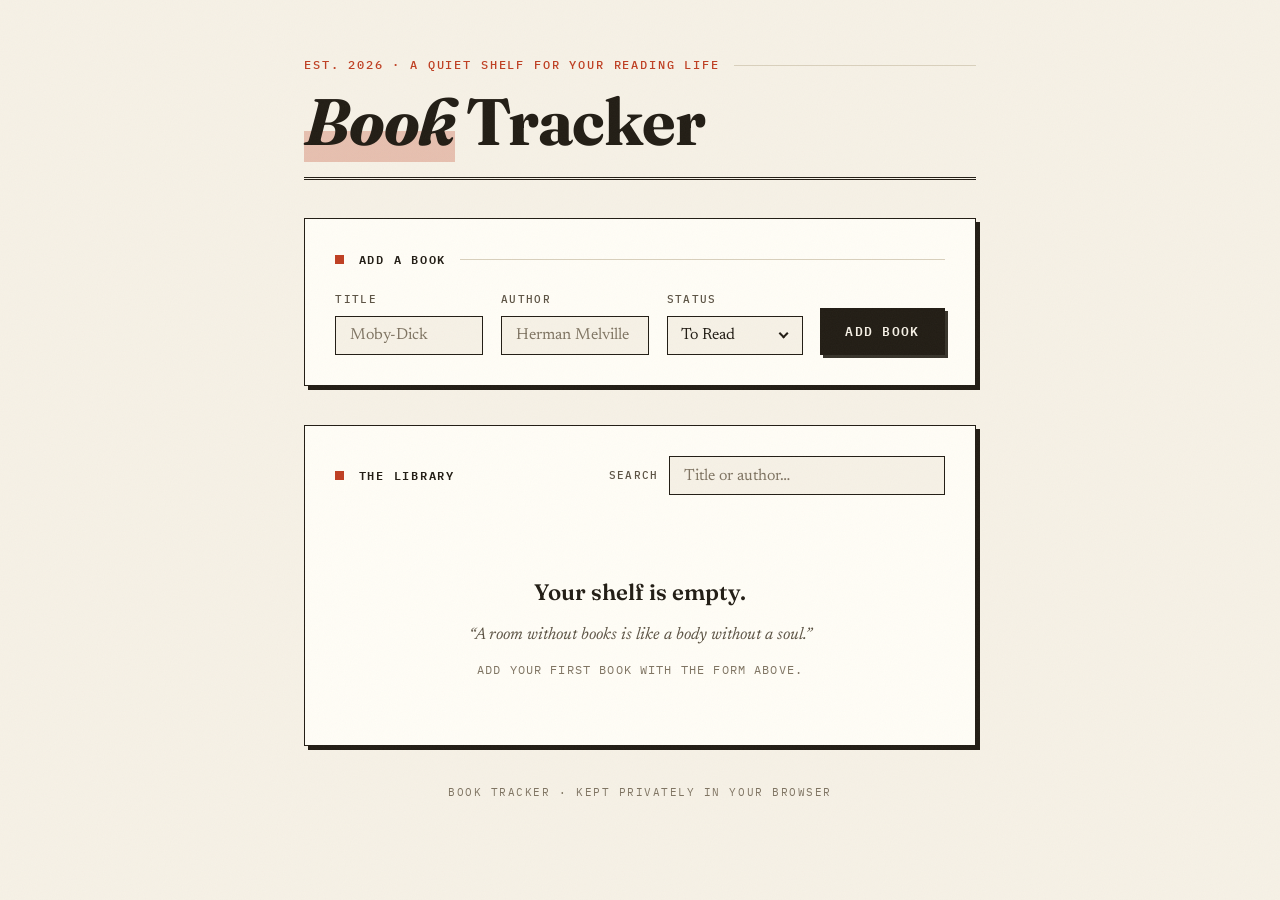
==== index.html @ 69b0d9cc "Add Book Tracker" ====
<!DOCTYPE html>
<html lang="en">
<head>
  <meta charset="UTF-8">
  <meta name="viewport" content="width=device-width, initial-scale=1.0">
  <title>Book Tracker</title>
  <link rel="icon" href="data:image/svg+xml,%3Csvg xmlns='http://www.w3.org/2000/svg' viewBox='0 0 32 32'%3E%3Crect width='32' height='32' fill='%23f6f1e6'/%3E%3Crect x='6' y='5' width='20' height='22' fill='none' stroke='%23221d15' stroke-width='2.5'/%3E%3Cline x1='16' y1='5' x2='16' y2='27' stroke='%23221d15' stroke-width='2.5'/%3E%3C/svg%3E">
  <link rel="preconnect" href="https://fonts.googleapis.com">
  <link rel="preconnect" href="https://fonts.gstatic.com" crossorigin>
  <link href="https://fonts.googleapis.com/css2?family=Fraunces:ital,opsz,wght@0,9..144,400..800;1,9..144,400..800&family=IBM+Plex+Mono:wght@400;500;600&family=Newsreader:ital,opsz,wght@0,6..72,400..600;1,6..72,400..600&display=swap" rel="stylesheet">
  <link rel="stylesheet" href="style.css">
</head>
<body>
  <div class="page">

    <header class="masthead">
      <p class="kicker">Est. 2026 &middot; A quiet shelf for your reading life</p>
      <h1 class="masthead__title"><em>Book</em>&nbsp;Tracker</h1>
    </header>

    <main>

      <section class="panel" aria-labelledby="add-heading">
        <h2 class="panel__label" id="add-heading">Add a Book</h2>
        <form class="book-form" id="add-book-form" novalidate>
          <div class="field">
            <label for="book-title">Title</label>
            <input type="text" id="book-title" name="title" placeholder="Moby-Dick" autocomplete="off" aria-describedby="title-error">
            <p class="field-error" id="title-error" role="alert" hidden></p>
          </div>
          <div class="field">
            <label for="book-author">Author</label>
            <input type="text" id="book-author" name="author" placeholder="Herman Melville" autocomplete="off" aria-describedby="author-error">
            <p class="field-error" id="author-error" role="alert" hidden></p>
          </div>
          <div class="field">
            <label for="book-status">Status</label>
            <div class="select-frame">
              <select id="book-status" name="status">
                <option value="To Read" selected>To Read</option>
                <option value="Reading">Reading</option>
                <option value="Finished">Finished</option>
              </select>
            </div>
          </div>
          <button type="submit" class="btn">Add Book</button>
        </form>
      </section>

      <section class="panel" aria-labelledby="library-heading">
        <div class="library__bar">
          <h2 class="panel__label" id="library-heading">The Library</h2>
          <div class="search">
            <label for="search-input">Search</label>
            <input type="search" id="search-input" placeholder="Title or author&hellip;" autocomplete="off">
            <button type="button" class="search__clear" id="search-clear" hidden>Clear</button>
          </div>
        </div>
        <p class="stats" id="stats" aria-live="polite"></p>
        <ul class="book-list" id="book-list">
          <li class="empty-state">
            <p class="empty-state__line">Your shelf is empty.</p>
            <p class="empty-state__quote">&ldquo;A room without books is like a body without a soul.&rdquo;</p>
            <p class="empty-state__hint">Add your first book with the form above.</p>
          </li>
        </ul>
      </section>

    </main>

    <footer class="colophon">
      <p id="storage-warning" class="storage-warning" role="status" hidden></p>
      <p>Book Tracker &middot; kept privately in your browser</p>
    </footer>

  </div>

  <script src="app.js" defer></script>
</body>
</html>
---- style.css ----
/* Book Tracker — "The Reading Journal"
   Editorial paper aesthetic: ink type on warm paper, one vermilion accent,
   hairline rules, hard offset shadows, faint paper grain. */

:root {
  --paper: #f6f1e6;
  --card: #fffdf6;
  --ink: #221d15;
  --ink-soft: #5c5344;
  --ink-faint: #7f7462;
  --hairline: #d9d0bc;
  --vermilion: #bf3f22;

  --status-toread: #355070;
  --status-reading: #a15c00;
  --status-finished: #2f6b3a;

  --font-display: "Fraunces", Georgia, "Times New Roman", serif;
  --font-body: "Newsreader", Georgia, serif;
  --font-mono: "IBM Plex Mono", "Courier New", monospace;

  --shadow-panel: 4px 4px 0 var(--ink);
  --shadow-btn: 3px 3px 0 rgba(34, 29, 21, 0.9);
}

*,
*::before,
*::after {
  box-sizing: border-box;
}

body {
  margin: 0;
  font-family: var(--font-body);
  font-size: 1.0625rem;
  line-height: 1.6;
  color: var(--ink);
  background-color: var(--paper);
  -webkit-font-smoothing: antialiased;
  text-rendering: optimizeLegibility;
}

/* Faint paper grain over everything (pure CSS, no asset files). */
body::after {
  content: "";
  position: fixed;
  inset: 0;
  z-index: 2000;
  pointer-events: none;
  opacity: 0.05;
  background-image: url('data:image/svg+xml;utf8,<svg xmlns="http://www.w3.org/2000/svg" width="180" height="180"><filter id="n"><feTurbulence type="fractalNoise" baseFrequency="0.85" numOctaves="2" stitchTiles="stitch"/></filter><rect width="180" height="180" filter="url(%23n)" opacity="0.7"/></svg>');
}

::selection {
  background: var(--vermilion);
  color: var(--paper);
}

/* ---------- Page frame ---------- */

.page {
  max-width: 46rem;
  margin: 0 auto;
  padding: clamp(1.75rem, 5vw, 3.5rem) clamp(1rem, 4vw, 2rem) 3rem;
}

/* ---------- Masthead ---------- */

.masthead {
  border-bottom: 3px double var(--ink);
  padding-bottom: 1.4rem;
  margin-bottom: 2.4rem;
}

.kicker {
  display: flex;
  align-items: center;
  gap: 0.9rem;
  margin: 0 0 1rem;
  font-family: var(--font-mono);
  font-size: 0.72rem;
  font-weight: 500;
  text-transform: uppercase;
  letter-spacing: 0.16em;
  color: var(--vermilion);
}

.kicker::after {
  content: "";
  flex: 1;
  height: 1px;
  background: var(--hairline);
}

.masthead__title {
  margin: 0;
  font-family: var(--font-display);
  font-weight: 700;
  font-size: clamp(2.7rem, 8vw, 4.1rem);
  line-height: 0.98;
  letter-spacing: -0.015em;
}

/* Editor's highlighter behind "Book" */
.masthead__title em {
  font-style: italic;
  background: linear-gradient(transparent 62%, rgba(191, 63, 34, 0.28) 0);
}

/* ---------- Panels ---------- */

.panel {
  background: var(--card);
  border: 1px solid var(--ink);
  box-shadow: var(--shadow-panel);
  padding: clamp(1.25rem, 3vw, 1.9rem);
  margin-bottom: 2.4rem;
}

.panel__label {
  display: flex;
  align-items: center;
  gap: 0.9rem;
  margin: 0 0 1.35rem;
  font-family: var(--font-mono);
  font-size: 0.78rem;
  font-weight: 600;
  text-transform: uppercase;
  letter-spacing: 0.14em;
}

.panel__label::before {
  content: "";
  width: 0.55rem;
  height: 0.55rem;
  background: var(--vermilion);
  flex: none;
}

.panel__label::after {
  content: "";
  flex: 1;
  height: 1px;
  background: var(--hairline);
}

/* ---------- Add-book form ---------- */

.book-form {
  display: grid;
  grid-template-columns: 1fr 1fr minmax(8.5rem, auto) auto;
  gap: 1rem 1.1rem;
  align-items: end;
}

.field {
  display: flex;
  flex-direction: column;
  gap: 0.4rem;
  min-width: 0;
}

.field label {
  font-family: var(--font-mono);
  font-size: 0.7rem;
  font-weight: 500;
  text-transform: uppercase;
  letter-spacing: 0.12em;
  color: var(--ink-soft);
}

input[type="text"],
input[type="search"],
select {
  width: 100%;
  font-family: var(--font-body);
  font-size: 1rem;
  color: var(--ink);
  background: var(--paper);
  border: 1px solid var(--ink);
  border-radius: 0;
  padding: 0.66rem 0.85rem;
}

input::placeholder {
  color: var(--ink-faint);
  opacity: 1;
}

.select-frame {
  position: relative;
}

.select-frame::after {
  content: "";
  position: absolute;
  right: 0.95rem;
  top: 50%;
  width: 0.45rem;
  height: 0.45rem;
  border-right: 2px solid var(--ink);
  border-bottom: 2px solid var(--ink);
  transform: translateY(-70%) rotate(45deg);
  pointer-events: none;
}

select {
  appearance: none;
  -webkit-appearance: none;
  padding-right: 2.2rem;
  cursor: pointer;
}

.btn {
  font-family: var(--font-mono);
  font-size: 0.8rem;
  font-weight: 600;
  text-transform: uppercase;
  letter-spacing: 0.1em;
  color: var(--paper);
  background: var(--ink);
  border: 1px solid var(--ink);
  border-radius: 0;
  padding: 0.72rem 1.5rem;
  cursor: pointer;
  box-shadow: var(--shadow-btn);
  transition: transform 0.15s ease, box-shadow 0.15s ease,
    background-color 0.15s ease, border-color 0.15s ease;
}

.btn:hover {
  background: var(--vermilion);
  border-color: var(--vermilion);
  transform: translate(-1px, -1px);
  box-shadow: 5px 5px 0 rgba(34, 29, 21, 0.25);
}

.btn:active {
  transform: translate(1px, 1px);
  box-shadow: 1px 1px 0 rgba(34, 29, 21, 0.25);
}

.form-error {
  grid-column: 1 / -1;
  margin: 0;
  font-size: 0.95rem;
  font-weight: 600;
  color: var(--vermilion);
}

.form-error[hidden] {
  display: none;
}

.field-error {
  margin: 0;
  font-size: 0.85rem;
  font-weight: 600;
  color: var(--vermilion);
}

.field-error[hidden] {
  display: none;
}

/* ---------- Library bar + search ---------- */

.library__bar {
  display: flex;
  flex-wrap: wrap;
  align-items: center;
  justify-content: space-between;
  gap: 1rem;
  margin-bottom: 1.1rem;
}

.library__bar .panel__label {
  margin-bottom: 0;
}

.search {
  display: flex;
  align-items: center;
  gap: 0.65rem;
  flex: 1 1 15rem;
  max-width: 21rem;
  min-width: 0;
}

.search label {
  font-family: var(--font-mono);
  font-size: 0.7rem;
  font-weight: 500;
  text-transform: uppercase;
  letter-spacing: 0.12em;
  color: var(--ink-soft);
  white-space: nowrap;
}

.search__clear {
  font-family: var(--font-mono);
  font-size: 0.7rem;
  font-weight: 600;
  text-transform: uppercase;
  letter-spacing: 0.08em;
  color: var(--vermilion);
  background: none;
  border: 1px solid transparent;
  border-radius: 0;
  padding: 0.35rem 0.5rem;
  cursor: pointer;
  white-space: nowrap;
}

.search__clear:hover {
  border-color: var(--vermilion);
}

.search__clear[hidden] {
  display: none;
}

/* Stats bar: total + per-status counts, announced politely. */
.stats {
  display: flex;
  flex-wrap: wrap;
  gap: 0.35rem 1rem;
  margin: 0 0 1.1rem;
  font-family: var(--font-mono);
  font-size: 0.72rem;
  text-transform: uppercase;
  letter-spacing: 0.08em;
  color: var(--ink-soft);
}

.stats__item {
  display: inline-flex;
  align-items: center;
  gap: 0.45rem;
}

.stats__dot {
  width: 0.5rem;
  height: 0.5rem;
  flex: none;
}

.stats__dot--toread { background: var(--status-toread); }
.stats__dot--reading { background: var(--status-reading); }
.stats__dot--finished { background: var(--status-finished); }

/* ---------- Book list (entries are rendered by app.js) ---------- */

.book-list {
  list-style: none;
  margin: 0;
  padding: 0;
}

.book {
  display: grid;
  grid-template-columns: 2.6rem minmax(0, 1fr) auto;
  gap: 0.5rem 1rem;
  align-items: center;
  padding: 1.05rem 0.3rem;
  border-top: 1px solid var(--hairline);
}

.book-list > li:first-child {
  border-top: 0;
}

.book__no {
  font-family: var(--font-mono);
  font-size: 0.78rem;
  font-variant-numeric: tabular-nums;
  color: var(--ink-faint);
}

.book__body {
  min-width: 0;
}

.book__title {
  margin: 0 0 0.15rem;
  font-family: var(--font-display);
  font-weight: 600;
  font-size: 1.3rem;
  line-height: 1.2;
  overflow-wrap: break-word;
}

.book__author {
  margin: 0;
  font-size: 0.98rem;
  font-style: italic;
  color: var(--ink-soft);
  overflow-wrap: break-word;
}

.book__controls {
  display: flex;
  align-items: center;
  gap: 0.7rem;
}

/* Status select doubles as a status chip; colour comes from the
   data-status attribute app.js puts on each entry. */
.book__status {
  width: auto;
  min-width: 9.5rem;
  font-family: var(--font-mono);
  font-size: 0.72rem;
  font-weight: 500;
  text-transform: uppercase;
  letter-spacing: 0.08em;
  padding: 0.45rem 2rem 0.45rem 0.8rem;
  background-color: var(--card);
  border: 1px solid var(--ink);
}

.book[data-status="To Read"] .book__status {
  border-color: var(--status-toread);
  color: var(--status-toread);
}

.book[data-status="Reading"] .book__status {
  border-color: var(--status-reading);
  color: var(--status-reading);
}

.book[data-status="Finished"] .book__status {
  border-color: var(--status-finished);
  color: var(--status-finished);
}

.book__delete {
  font-family: var(--font-mono);
  font-size: 0.72rem;
  font-weight: 600;
  text-transform: uppercase;
  letter-spacing: 0.08em;
  color: var(--vermilion);
  background: none;
  border: none;
  border-radius: 0;
  padding: 0.4rem 0.5rem;
  cursor: pointer;
}

.book__delete:hover {
  text-decoration: underline;
  text-decoration-thickness: 2px;
  text-underline-offset: 3px;
  background: rgba(191, 63, 34, 0.08);
}

/* ---------- Empty / no-results states ---------- */

.empty-state {
  text-align: center;
  padding: 2.8rem 1rem 2.2rem;
  color: var(--ink-soft);
}

.empty-state__line {
  margin: 0 0 0.7rem;
  font-family: var(--font-display);
  font-weight: 600;
  font-size: 1.4rem;
  color: var(--ink);
}

.empty-state__quote {
  margin: 0 0 0.7rem;
  font-style: italic;
}

.empty-state__hint {
  margin: 0;
  font-family: var(--font-mono);
  font-size: 0.72rem;
  text-transform: uppercase;
  letter-spacing: 0.1em;
  color: var(--ink-faint);
}

/* ---------- Colophon ---------- */

.storage-warning {
  margin: 0 0 0.6rem;
  font-family: var(--font-mono);
  font-size: 0.68rem;
  text-transform: uppercase;
  letter-spacing: 0.1em;
  color: var(--vermilion);
}

.storage-warning[hidden] {
  display: none;
}

.colophon {
  text-align: center;
}

.colophon p {
  margin: 0;
  font-family: var(--font-mono);
  font-size: 0.68rem;
  text-transform: uppercase;
  letter-spacing: 0.14em;
  color: var(--ink-faint);
}

/* ---------- Focus + motion ---------- */

input:focus-visible,
select:focus-visible,
.btn:focus-visible,
.book__delete:focus-visible {
  outline: 2px solid var(--vermilion);
  outline-offset: 2px;
}

@media (prefers-reduced-motion: reduce) {
  *,
  *::before,
  *::after {
    transition-duration: 0.01ms !important;
    animation-duration: 0.01ms !important;
  }
}

/* ---------- Responsive ---------- */

@media (max-width: 40rem) {
  .book-form {
    grid-template-columns: 1fr;
  }

  .btn {
    width: 100%;
  }

  .book {
    grid-template-columns: 2.2rem minmax(0, 1fr);
  }

  .book__controls {
    grid-column: 2;
    margin-top: 0.6rem;
    flex-wrap: wrap;
  }

  .search {
    max-width: none;
  }
}

@media (max-width: 30rem) {
  .book__status {
    min-width: 0;
    flex: 1;
  }
}
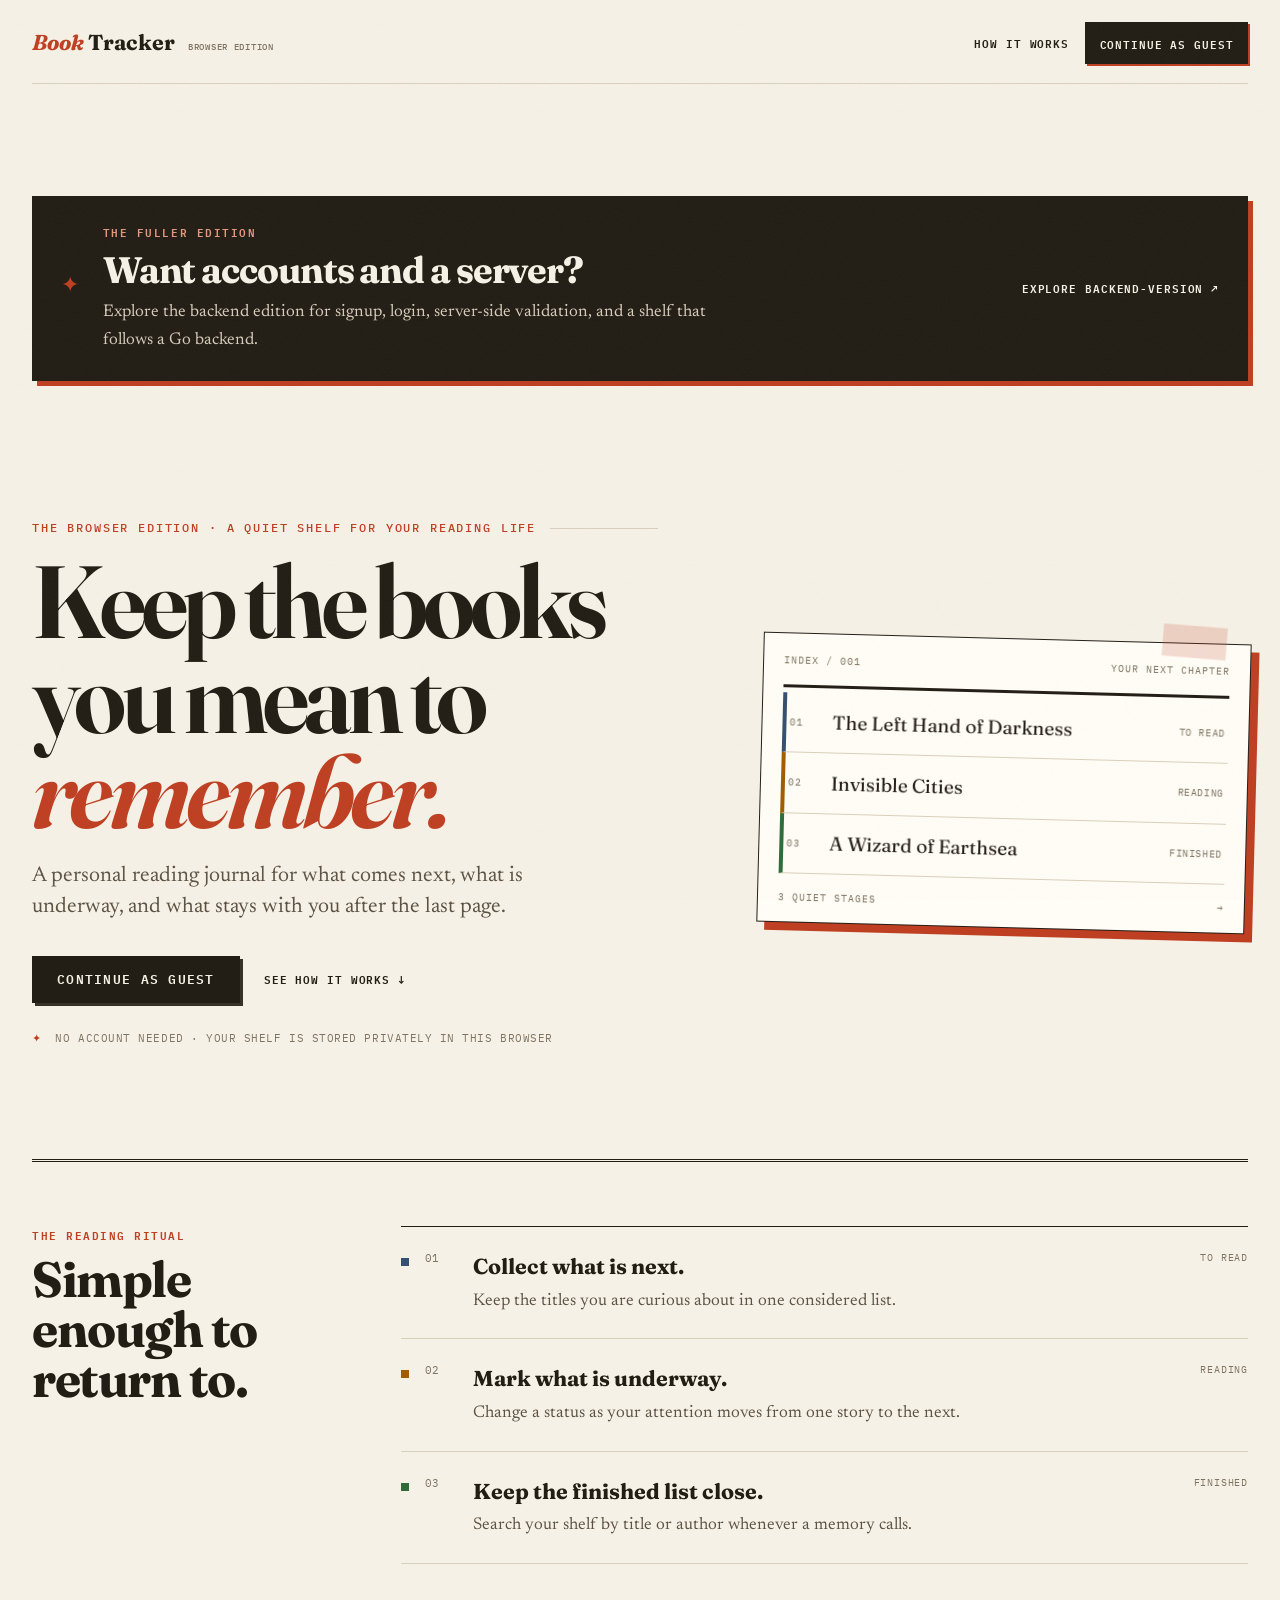
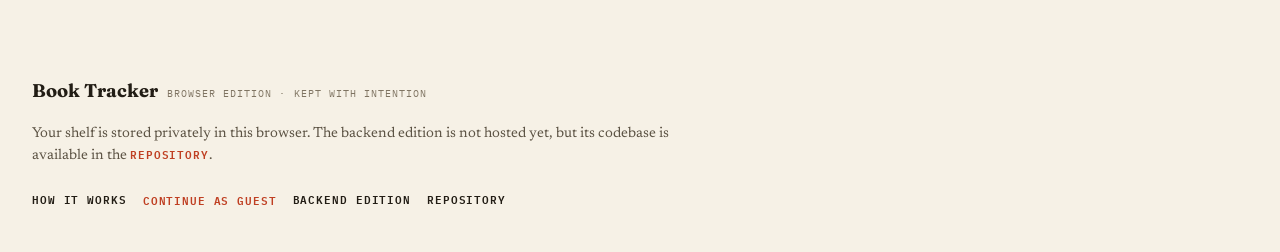
==== commit cb5217a2: "feat: added some docs and also add a backend in golang version too" ====
--- a/index.html
+++ b/index.html
@@ -11,69 +11,161 @@
   <link rel="stylesheet" href="style.css">
 </head>
 <body>
-  <div class="page">
+  
+  <a class="skip-link" href="#main-content">Skip to main content</a>
 
-    <header class="masthead">
-      <p class="kicker">Est. 2026 &middot; A quiet shelf for your reading life</p>
-      <h1 class="masthead__title"><em>Book</em>&nbsp;Tracker</h1>
-    </header>
+  <main id="main-content">
 
-    <main>
+    <!-- Landing page: no account required -->
+    <section class="landing site-shell" id="landing">
+      <header class="site-nav">
+        <a class="brand" href="index.html" aria-label="Book Tracker home"><em>Book</em> Tracker <span>browser edition</span></a>
+        <nav class="site-nav__links" aria-label="Main navigation">
+          <a class="nav-link" href="#how-it-works">How it works</a>
+          <button type="button" class="nav-cta" data-guest-enter>Continue as guest</button>
+        </nav>
+      </header>
 
-      <section class="panel" aria-labelledby="add-heading">
-        <h2 class="panel__label" id="add-heading">Add a Book</h2>
-        <form class="book-form" id="add-book-form" novalidate>
-          <div class="field">
-            <label for="book-title">Title</label>
-            <input type="text" id="book-title" name="title" placeholder="Moby-Dick" autocomplete="off" aria-describedby="title-error">
-            <p class="field-error" id="title-error" role="alert" hidden></p>
+      <section class="landing-hero" aria-labelledby="hero-heading">
+              <section class="landing-note" aria-label="Backend edition available">
+        <span class="landing-note__mark" aria-hidden="true">&#10022;</span>
+        <div>
+          <p class="section-heading__eyebrow">The fuller edition</p>
+          <h2>Want accounts and a server?</h2>
+          <p>Explore the backend edition for signup, login, server-side validation, and a shelf that follows a Go backend.</p>
+        </div>
+        <a class="text-link" href="https://github.com/Aswanidev-vs/book-tracker/backend-version/">Explore backend-version <span aria-hidden="true">&#8599;</span></a>
+      </section>
+        <div class="landing-hero__copy">
+          <p class="kicker">The browser edition &middot; A quiet shelf for your reading life</p>
+          <h1 id="hero-heading">Keep the books you mean to <em>remember.</em></h1>
+          <p class="landing-hero__lede">A personal reading journal for what comes next, what is underway, and what stays with you after the last page.</p>
+          <div class="hero-actions">
+            <button type="button" class="btn btn--link" data-guest-enter>Continue as guest</button>
+            <a class="text-link" href="#how-it-works">See how it works <span aria-hidden="true">&#8595;</span></a>
           </div>
-          <div class="field">
-            <label for="book-author">Author</label>
-            <input type="text" id="book-author" name="author" placeholder="Herman Melville" autocomplete="off" aria-describedby="author-error">
-            <p class="field-error" id="author-error" role="alert" hidden></p>
-          </div>
-          <div class="field">
-            <label for="book-status">Status</label>
-            <div class="select-frame">
-              <select id="book-status" name="status">
-                <option value="To Read" selected>To Read</option>
-                <option value="Reading">Reading</option>
-                <option value="Finished">Finished</option>
-              </select>
+          <p class="hero-note"><span aria-hidden="true">&#10022;</span> No account needed &middot; your shelf is stored privately in this browser</p>
+        </div>
+
+        <div class="shelf-preview" aria-label="A sample reading shelf">
+          <div class="shelf-preview__top"><span>INDEX / 001</span><span>YOUR NEXT CHAPTER</span></div>
+          <div class="shelf-preview__rule"></div>
+          <div class="shelf-row shelf-row--toread"><span class="shelf-row__number">01</span><span class="shelf-row__title">The Left Hand of Darkness</span><span class="shelf-row__status">To read</span></div>
+          <div class="shelf-row shelf-row--reading"><span class="shelf-row__number">02</span><span class="shelf-row__title">Invisible Cities</span><span class="shelf-row__status">Reading</span></div>
+          <div class="shelf-row shelf-row--finished"><span class="shelf-row__number">03</span><span class="shelf-row__title">A Wizard of Earthsea</span><span class="shelf-row__status">Finished</span></div>
+          <div class="shelf-preview__foot"><span>3 quiet stages</span><span>&rarr;</span></div>
+        </div>
+      </section>
+
+      <section class="ritual-section" id="how-it-works" aria-labelledby="ritual-heading">
+        <div class="section-heading">
+          <p class="section-heading__eyebrow">The reading ritual</p>
+          <h2 id="ritual-heading">Simple enough to return to.</h2>
+        </div>
+        
+        <div class="ritual-list">
+          <article class="ritual-row"><span class="ritual-row__marker ritual-row__marker--blue" aria-hidden="true"></span><span class="ritual-row__number">01</span><div><h3>Collect what is next.</h3><p>Keep the titles you are curious about in one considered list.</p></div><span class="ritual-row__aside">TO READ</span></article>
+          <article class="ritual-row"><span class="ritual-row__marker ritual-row__marker--ochre" aria-hidden="true"></span><span class="ritual-row__number">02</span><div><h3>Mark what is underway.</h3><p>Change a status as your attention moves from one story to the next.</p></div><span class="ritual-row__aside">READING</span></article>
+          <article class="ritual-row"><span class="ritual-row__marker ritual-row__marker--green" aria-hidden="true"></span><span class="ritual-row__number">03</span><div><h3>Keep the finished list close.</h3><p>Search your shelf by title or author whenever a memory calls.</p></div><span class="ritual-row__aside">FINISHED</span></article>
+        </div>
+      </section>
+
+
+
+      <footer class="site-footer">
+        <div class="site-footer__brand">
+          <strong>Book Tracker</strong>
+          <span>Browser edition &middot; kept with intention</span>
+        </div>
+        <p class="site-footer__note">
+          Your shelf is stored privately in this browser. The backend edition is not hosted yet,
+          but its codebase is available in the
+          <a href="https://github.com/Aswanidev-vs/book-tracker" target="_blank" rel="noopener noreferrer">repository</a>.
+        </p>
+        <nav class="site-footer__links" aria-label="Footer navigation">
+          <a class="text-link" href="#how-it-works">How it works</a>
+          <button type="button" class="nav-button" data-guest-enter>Continue as guest</button>
+          <a class="text-link" href="backend-version/">Backend edition</a>
+          <a class="text-link" href="https://github.com/Aswanidev-vs/book-tracker" target="_blank" rel="noopener noreferrer">Repository</a>
+        </nav>
+      </footer>
+    </section>
+
+    <!-- Existing Book Tracker: hidden until guest entry -->
+    <div class="page" id="tracker" hidden>
+
+      <header class="masthead">
+        <p class="kicker">Est. 2026 &middot; A quiet shelf for your reading life</p>
+        <h1 class="masthead__title"><em>Book</em>&nbsp;Tracker</h1>
+      </header>
+
+      <aside class="backend-upgrade-note" aria-label="Backend edition available">
+        <div><strong>Want the fuller edition? check out the codebase in the repository.currently that version isnt hosted yet!</strong><br>Sign up, log in, and keep a personal shelf through the Go backend.</div>
+        <a href="backend-version/">Explore backend-version &rarr;</a>
+      </aside>
+
+      <main>
+
+        <section class="panel" aria-labelledby="add-heading">
+          <h2 class="panel__label" id="add-heading">Add a Book</h2>
+          <form class="book-form" id="add-book-form" novalidate>
+            <div class="field">
+              <label for="book-title">Title</label>
+              <input type="text" id="book-title" name="title" placeholder="Moby-Dick" autocomplete="off" aria-describedby="title-error">
+              <p class="field-error" id="title-error" role="alert" hidden></p>
+            </div>
+            <div class="field">
+              <label for="book-author">Author</label>
+              <input type="text" id="book-author" name="author" placeholder="Herman Melville" autocomplete="off" aria-describedby="author-error">
+              <p class="field-error" id="author-error" role="alert" hidden></p>
+            </div>
+            <div class="field">
+              <label for="book-status">Status</label>
+              <div class="select-frame">
+                <select id="book-status" name="status">
+                  <option value="To Read" selected>To Read</option>
+                  <option value="Reading">Reading</option>
+                  <option value="Finished">Finished</option>
+                </select>
+              </div>
+            </div>
+            <button type="submit" class="btn">Add Book</button>
+          </form>
+        </section>
+
+        <section class="panel" aria-labelledby="library-heading">
+          <div class="library__bar">
+            <h2 class="panel__label" id="library-heading">The Library</h2>
+            <div class="search">
+              <label for="search-input">Search</label>
+              <input type="search" id="search-input" placeholder="Title or author&hellip;" autocomplete="off">
+              <button type="button" class="search__clear" id="search-clear" hidden>Clear</button>
             </div>
           </div>
-          <button type="submit" class="btn">Add Book</button>
-        </form>
-      </section>
+          <p class="stats" id="stats" aria-live="polite"></p>
+          <ul class="book-list" id="book-list">
+            <li class="empty-state">
+              <p class="empty-state__line">Your shelf is empty.</p>
+              <p class="empty-state__quote">&ldquo;A room without books is like a body without a soul.&rdquo;</p>
+              <p class="empty-state__hint">Add your first book with the form above.</p>
+            </li>
+          </ul>
+        </section>
 
-      <section class="panel" aria-labelledby="library-heading">
-        <div class="library__bar">
-          <h2 class="panel__label" id="library-heading">The Library</h2>
-          <div class="search">
-            <label for="search-input">Search</label>
-            <input type="search" id="search-input" placeholder="Title or author&hellip;" autocomplete="off">
-            <button type="button" class="search__clear" id="search-clear" hidden>Clear</button>
-          </div>
-        </div>
-        <p class="stats" id="stats" aria-live="polite"></p>
-        <ul class="book-list" id="book-list">
-          <li class="empty-state">
-            <p class="empty-state__line">Your shelf is empty.</p>
-            <p class="empty-state__quote">&ldquo;A room without books is like a body without a soul.&rdquo;</p>
-            <p class="empty-state__hint">Add your first book with the form above.</p>
-          </li>
-        </ul>
-      </section>
+      </main>
 
-    </main>
+      <footer class="colophon">
+        <p id="storage-warning" class="storage-warning" role="status" hidden></p>
+        <p>
+          Book Tracker &middot; kept privately in your browser
+          &nbsp;&middot;&nbsp;
+          <button type="button" class="nav-button" data-landing-return>Back to landing</button>
+        </p>
+      </footer>
 
-    <footer class="colophon">
-      <p id="storage-warning" class="storage-warning" role="status" hidden></p>
-      <p>Book Tracker &middot; kept privately in your browser</p>
-    </footer>
+    </div>
 
-  </div>
+  </main>
 
   <script src="app.js" defer></script>
 </body>
--- a/style.css
+++ b/style.css
@@ -564,3 +564,447 @@
     flex: 1;
   }
 }
+
+.backend-upgrade-note {
+  display: flex;
+  align-items: center;
+  justify-content: space-between;
+  gap: 1rem;
+  margin: -0.8rem 0 2.2rem;
+  padding: 0.8rem 1rem;
+  color: var(--ink);
+  background: var(--card);
+  border-left: 3px solid var(--vermilion);
+  font-family: var(--font-mono);
+  font-size: 0.72rem;
+  line-height: 1.5;
+}
+
+.backend-upgrade-note strong { color: var(--vermilion); }
+.backend-upgrade-note a { color: var(--vermilion); font-weight: 600; white-space: nowrap; }
+
+@media (max-width: 40rem) {
+  .backend-upgrade-note { align-items: flex-start; flex-direction: column; }
+}
+
+/* ---------- Landing page ---------- */
+
+/* `hidden` must beat class-level display rules (e.g. .landing, .page). */
+[hidden] {
+  display: none !important;
+}
+
+.landing {
+  display: block;
+}
+
+.skip-link {
+  position: absolute;
+  top: 0.5rem;
+  left: 0.75rem;
+  z-index: 2100;
+  padding: 0.5rem 0.75rem;
+  color: var(--paper);
+  background: var(--ink);
+  text-decoration: none;
+  transform: translateY(-150%);
+}
+
+.skip-link:focus {
+  transform: translateY(0);
+}
+
+.site-shell {
+  width: min(100% - 2rem, 76rem);
+  margin: 0 auto;
+  padding: 1.4rem 0 2.4rem;
+}
+
+.site-nav {
+  display: flex;
+  align-items: center;
+  justify-content: space-between;
+  gap: 1.5rem;
+  padding-bottom: 1.15rem;
+  border-bottom: 1px solid var(--hairline);
+}
+
+.brand {
+  color: var(--ink);
+  font-family: var(--font-display);
+  font-size: 1.35rem;
+  font-weight: 700;
+  line-height: 1;
+  text-decoration: none;
+  white-space: nowrap;
+}
+
+.brand em {
+  color: var(--vermilion);
+  font-style: italic;
+}
+
+.brand span {
+  margin-left: 0.55rem;
+  font-family: var(--font-mono);
+  font-size: 0.58rem;
+  font-weight: 500;
+  letter-spacing: 0.08em;
+  text-transform: uppercase;
+  color: var(--ink-faint);
+}
+
+.site-nav__links {
+  display: flex;
+  align-items: center;
+  justify-content: flex-end;
+  gap: 1rem;
+  min-width: 0;
+}
+
+.nav-link,
+.text-link,
+.site-footer a {
+  color: var(--ink);
+  font-family: var(--font-mono);
+  font-size: 0.7rem;
+  font-weight: 600;
+  letter-spacing: 0.08em;
+  text-decoration: none;
+  text-transform: uppercase;
+}
+
+.nav-link:hover,
+.text-link:hover,
+.site-footer a:hover {
+  color: var(--vermilion);
+}
+
+.nav-cta,
+.nav-button {
+  font-family: var(--font-mono);
+  font-size: 0.68rem;
+  font-weight: 600;
+  letter-spacing: 0.08em;
+  text-transform: uppercase;
+  cursor: pointer;
+}
+
+.nav-cta {
+  padding: 0.65rem 0.85rem;
+  color: var(--paper);
+  background: var(--ink);
+  border: 1px solid var(--ink);
+  box-shadow: 2px 2px 0 var(--vermilion);
+  text-decoration: none;
+  transition: transform 0.15s ease, background-color 0.15s ease;
+}
+
+.nav-cta:hover {
+  background: var(--vermilion);
+  transform: translate(-1px, -1px);
+}
+
+.nav-button {
+  padding: 0.3rem 0;
+  color: var(--vermilion);
+  background: none;
+  border: 0;
+}
+
+.nav-button:hover {
+  text-decoration: underline;
+  text-underline-offset: 0.25rem;
+}
+
+.btn--link {
+  display: inline-block;
+  text-decoration: none;
+}
+
+.landing-hero {
+  display: grid;
+  grid-template-columns: minmax(0, 1fr) minmax(21rem, 0.78fr);
+  gap: clamp(2rem, 8vw, 7rem);
+  align-items: center;
+  min-height: 38rem;
+  padding: clamp(3.5rem, 9vw, 7rem) 0 clamp(4rem, 9vw, 7rem);
+}
+
+/* Backend note moved into the hero: keep it above the hero copy,
+   spanning the full hero width instead of occupying the first column. */
+.landing-hero > .landing-note {
+  grid-column: 1 / -1;
+  align-self: center;
+  margin-bottom: clamp(1.5rem, 3vw, 2.25rem);
+}
+
+.landing-hero__copy h1 {
+  max-width: 14ch;
+  margin: 0 0 1.35rem;
+  font-family: var(--font-display);
+  font-size: clamp(3.5rem, 8vw, 6.8rem);
+  font-weight: 650;
+  letter-spacing: -0.045em;
+  line-height: 0.93;
+}
+
+.landing-hero__copy h1 em {
+  color: var(--vermilion);
+  font-style: italic;
+}
+
+.landing-hero__lede {
+  max-width: 34rem;
+  margin: 0;
+  color: var(--ink-soft);
+  font-size: clamp(1.1rem, 2vw, 1.35rem);
+  line-height: 1.45;
+}
+
+.hero-actions {
+  display: flex;
+  align-items: center;
+  flex-wrap: wrap;
+  gap: 1.5rem;
+  margin-top: 2rem;
+}
+
+.hero-note {
+  margin: 1.7rem 0 0;
+  color: var(--ink-faint);
+  font-family: var(--font-mono);
+  font-size: 0.67rem;
+  letter-spacing: 0.05em;
+  text-transform: uppercase;
+}
+
+.hero-note span {
+  margin-right: 0.4rem;
+  color: var(--vermilion);
+}
+
+.shelf-preview {
+  position: relative;
+  padding: 1.2rem 1.25rem 1rem;
+  background: var(--card);
+  border: 1px solid var(--ink);
+  box-shadow: 8px 8px 0 var(--vermilion);
+  transform: rotate(1.5deg);
+  animation: shelf-arrive 0.7s ease-out both;
+}
+
+.shelf-preview::before {
+  position: absolute;
+  top: -1.1rem;
+  right: 1.5rem;
+  width: 4rem;
+  height: 2rem;
+  background: rgba(191, 63, 34, 0.18);
+  content: "";
+  transform: rotate(3deg);
+}
+
+.shelf-preview__top,
+.shelf-preview__foot {
+  display: flex;
+  justify-content: space-between;
+  gap: 1rem;
+  color: var(--ink-faint);
+  font-family: var(--font-mono);
+  font-size: 0.62rem;
+  letter-spacing: 0.1em;
+  text-transform: uppercase;
+}
+
+.shelf-preview__rule {
+  height: 3px;
+  margin: 1rem 0 0.3rem;
+  background: var(--ink);
+}
+
+.shelf-row {
+  display: grid;
+  grid-template-columns: 2rem minmax(0, 1fr) auto;
+  gap: 0.7rem;
+  align-items: center;
+  padding: 1.2rem 0.2rem;
+  border-bottom: 1px solid var(--hairline);
+  border-left: 4px solid transparent;
+  transition: padding-left 0.2s ease, background-color 0.2s ease;
+}
+
+.shelf-row:hover,
+.shelf-row:focus-within {
+  padding-left: 0.65rem;
+  background: rgba(191, 63, 34, 0.05);
+}
+
+.shelf-row--toread { border-left-color: var(--status-toread); }
+.shelf-row--reading { border-left-color: var(--status-reading); }
+.shelf-row--finished { border-left-color: var(--status-finished); }
+
+.shelf-row__number,
+.shelf-row__status {
+  color: var(--ink-faint);
+  font-family: var(--font-mono);
+  font-size: 0.62rem;
+  letter-spacing: 0.06em;
+  text-transform: uppercase;
+}
+
+.shelf-row__title {
+  font-family: var(--font-display);
+  font-size: 1.2rem;
+  line-height: 1.1;
+}
+
+.shelf-preview__foot {
+  padding-top: 1rem;
+}
+
+.ritual-section {
+  display: grid;
+  grid-template-columns: minmax(12rem, 0.55fr) minmax(0, 1.45fr);
+  gap: 3rem;
+  padding: 4rem 0;
+  border-top: 3px double var(--ink);
+}
+
+.section-heading__eyebrow {
+  margin: 0 0 0.75rem;
+  color: var(--vermilion);
+  font-family: var(--font-mono);
+  font-size: 0.68rem;
+  font-weight: 600;
+  letter-spacing: 0.14em;
+  text-transform: uppercase;
+}
+
+.section-heading h2,
+.landing-note h2 {
+  margin: 0;
+  font-family: var(--font-display);
+  font-size: clamp(2rem, 4vw, 3.1rem);
+  letter-spacing: -0.03em;
+  line-height: 1;
+}
+
+.ritual-list {
+  border-top: 1px solid var(--ink);
+}
+
+.ritual-row {
+  display: grid;
+  grid-template-columns: 0.5rem 2rem minmax(0, 1fr) auto;
+  gap: 1rem;
+  align-items: start;
+  padding: 1.45rem 0;
+  border-bottom: 1px solid var(--hairline);
+}
+
+.ritual-row__marker { width: 0.5rem; height: 0.5rem; margin-top: 0.5rem; }
+.ritual-row__marker--blue { background: var(--status-toread); }
+.ritual-row__marker--ochre { background: var(--status-reading); }
+.ritual-row__marker--green { background: var(--status-finished); }
+.ritual-row__number { color: var(--ink-faint); font-family: var(--font-mono); font-size: 0.7rem; }
+.ritual-row h3 { margin: 0 0 0.2rem; font-family: var(--font-display); font-size: 1.35rem; }
+.ritual-row p { margin: 0; color: var(--ink-soft); }
+.ritual-row__aside { color: var(--ink-faint); font-family: var(--font-mono); font-size: 0.62rem; letter-spacing: 0.08em; }
+
+.landing-note {
+  display: grid;
+  grid-template-columns: auto minmax(0, 1fr) auto;
+  gap: 1.5rem;
+  align-items: center;
+  padding: 1.7rem 1.8rem;
+  background: var(--ink);
+  color: var(--paper);
+  box-shadow: 5px 5px 0 var(--vermilion);
+}
+
+.landing-note__mark { color: var(--vermilion); font-size: 1.4rem; }
+.landing-note .section-heading__eyebrow { color: #e3987e; }
+.landing-note h2 { font-size: clamp(1.5rem, 3vw, 2.3rem); }
+.landing-note p:last-child { max-width: 40rem; margin: 0.65rem 0 0; color: #d8cdbb; }
+.landing-note .text-link { color: var(--paper); white-space: nowrap; }
+.landing-note .text-link:hover { color: #e3987e; }
+
+.site-footer {
+  display: flex;
+  flex-direction: column;
+  align-items: flex-start;
+  gap: 1.1rem;
+  padding-top: 3rem;
+  color: var(--ink-faint);
+  font-family: var(--font-mono);
+  font-size: 0.65rem;
+  letter-spacing: 0.1em;
+  text-transform: uppercase;
+}
+
+.site-footer__brand {
+  display: flex;
+  flex-wrap: wrap;
+  align-items: baseline;
+  gap: 0.55rem;
+}
+
+.site-footer__brand strong {
+  color: var(--ink);
+  font-family: var(--font-display);
+  font-size: 1.15rem;
+  font-weight: 700;
+  letter-spacing: normal;
+  text-transform: none;
+}
+
+.site-footer__note {
+  max-width: 42rem;
+  margin: 0;
+  color: var(--ink-soft);
+  font-family: var(--font-body);
+  font-size: 0.9rem;
+  letter-spacing: normal;
+  line-height: 1.55;
+  text-transform: none;
+}
+
+.site-footer__note a {
+  color: var(--vermilion);
+  font-weight: 600;
+}
+
+.site-footer__links {
+  display: flex;
+  flex-wrap: wrap;
+  align-items: center;
+  gap: 1rem;
+}
+
+@keyframes shelf-arrive {
+  from { opacity: 0; transform: translateY(1.5rem) rotate(1.5deg); }
+  to { opacity: 1; transform: translateY(0) rotate(1.5deg); }
+}
+
+@media (max-width: 52rem) {
+  .landing-hero { grid-template-columns: 1fr; min-height: auto; }
+  .shelf-preview { max-width: 38rem; margin: 0 auto; }
+  .ritual-section { grid-template-columns: 1fr; gap: 2rem; }
+}
+
+@media (max-width: 38rem) {
+  .site-shell { width: min(100% - 1.25rem, 76rem); }
+  .site-nav { align-items: flex-start; }
+  .site-nav__links { gap: 0.65rem; flex-wrap: wrap; }
+  .brand span { display: none; }
+  .landing-hero { padding-top: 3rem; }
+  .landing-hero__copy h1 { font-size: clamp(3rem, 15vw, 4.5rem); }
+  .shelf-row { grid-template-columns: 1.6rem minmax(0, 1fr); }
+  .shelf-row__status { grid-column: 2; }
+  .ritual-row { grid-template-columns: 0.5rem 1.5rem minmax(0, 1fr); }
+  .ritual-row__aside { grid-column: 3; }
+  .landing-note { grid-template-columns: auto minmax(0, 1fr); }
+  .landing-note .text-link { grid-column: 2; }
+  .site-footer { flex-direction: column; padding-top: 2rem; }
+}
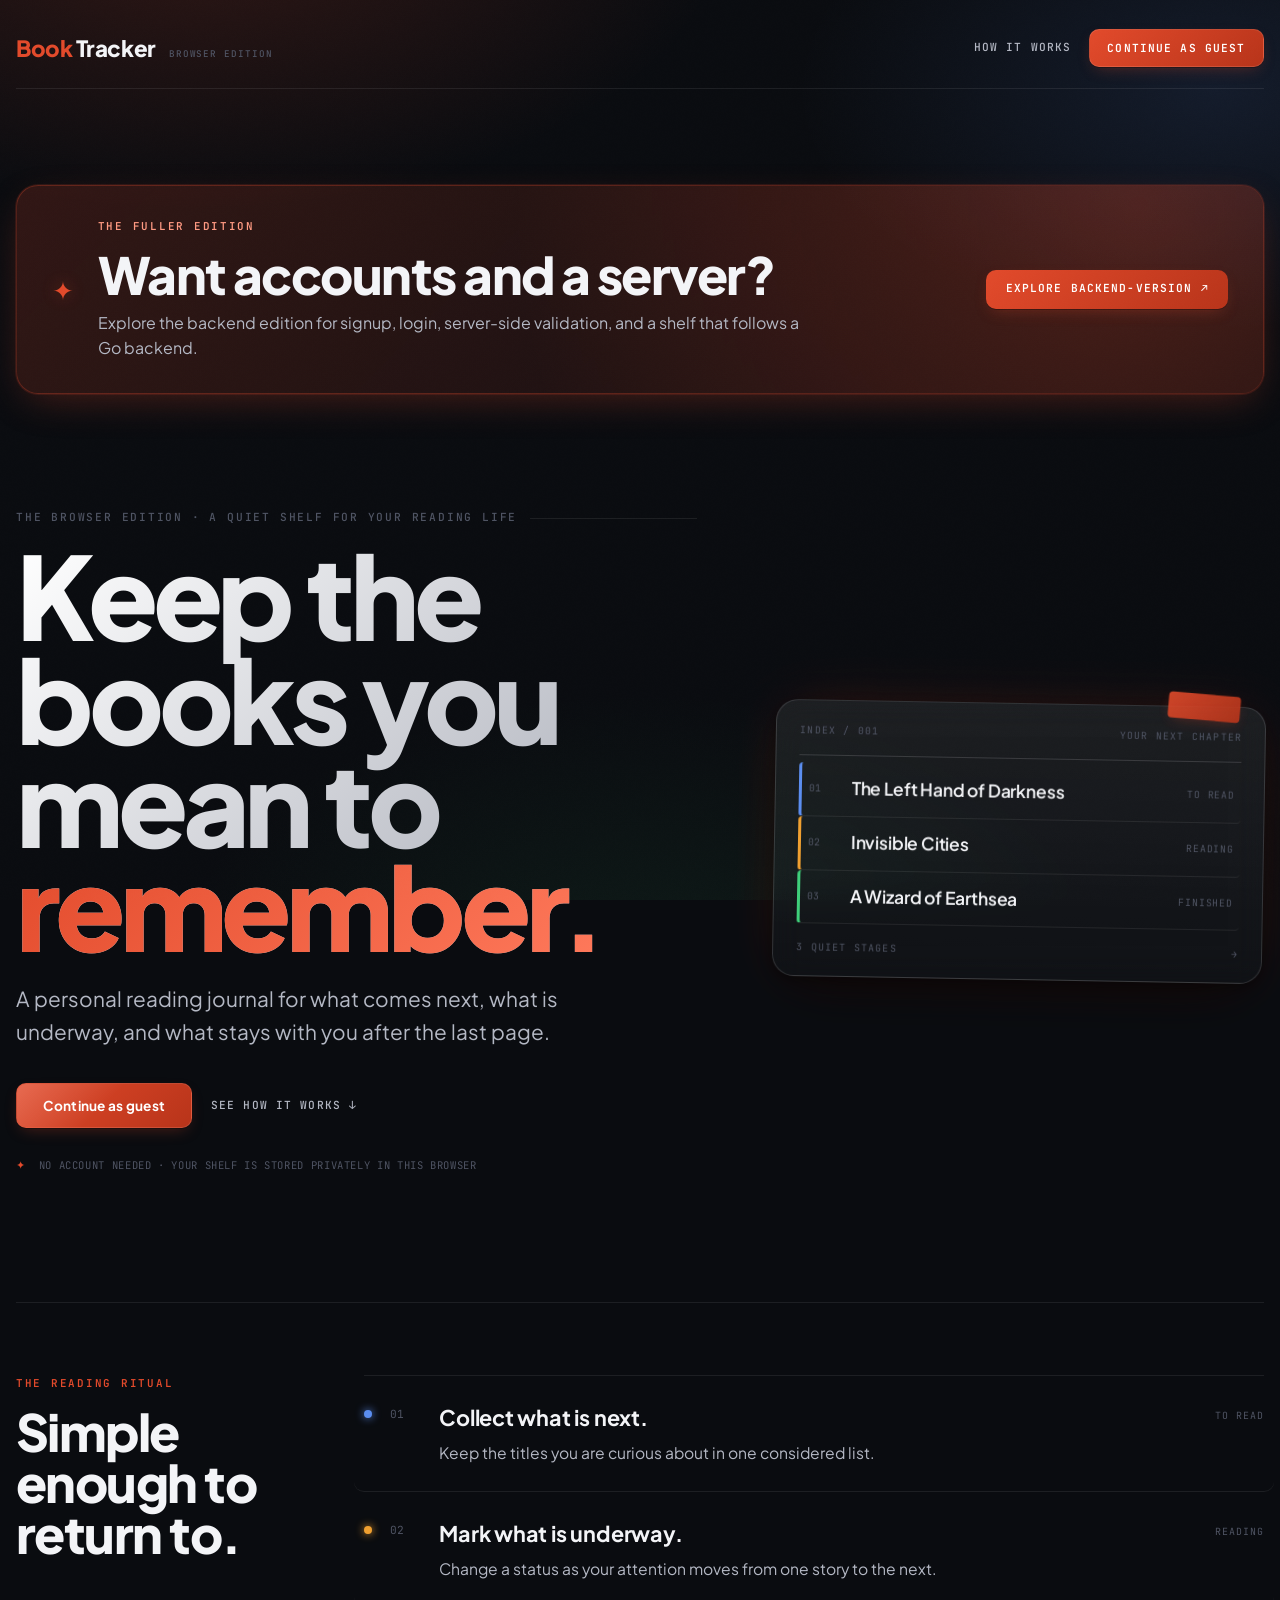
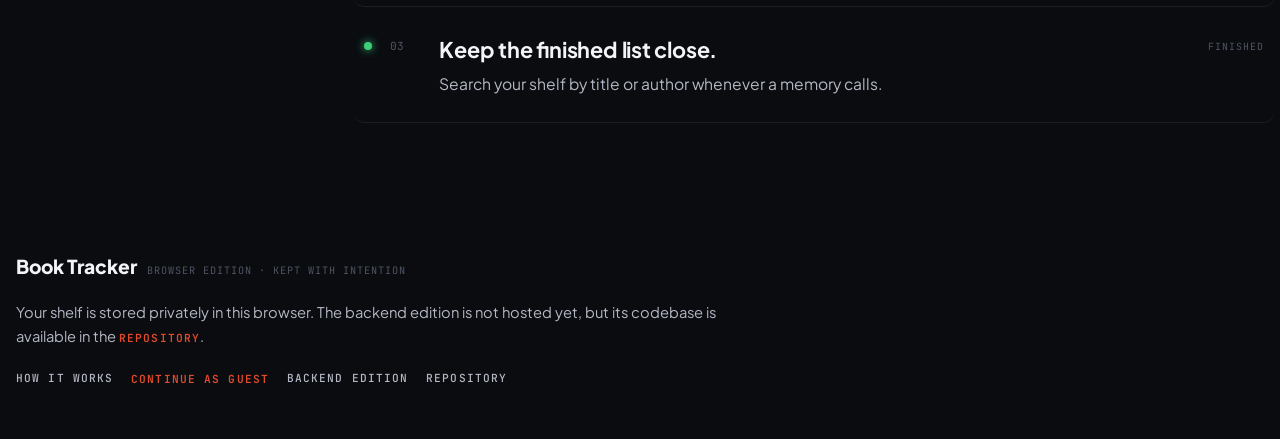
==== commit 5dd581f7: "feat(ui): improve the ui" ====
--- a/index.html
+++ b/index.html
@@ -3,11 +3,13 @@
 <head>
   <meta charset="UTF-8">
   <meta name="viewport" content="width=device-width, initial-scale=1.0">
+  <meta name="theme-color" content="#0b0d12">
+  <meta name="color-scheme" content="dark">
   <title>Book Tracker</title>
   <link rel="icon" href="data:image/svg+xml,%3Csvg xmlns='http://www.w3.org/2000/svg' viewBox='0 0 32 32'%3E%3Crect width='32' height='32' fill='%23f6f1e6'/%3E%3Crect x='6' y='5' width='20' height='22' fill='none' stroke='%23221d15' stroke-width='2.5'/%3E%3Cline x1='16' y1='5' x2='16' y2='27' stroke='%23221d15' stroke-width='2.5'/%3E%3C/svg%3E">
   <link rel="preconnect" href="https://fonts.googleapis.com">
   <link rel="preconnect" href="https://fonts.gstatic.com" crossorigin>
-  <link href="https://fonts.googleapis.com/css2?family=Fraunces:ital,opsz,wght@0,9..144,400..800;1,9..144,400..800&family=IBM+Plex+Mono:wght@400;500;600&family=Newsreader:ital,opsz,wght@0,6..72,400..600;1,6..72,400..600&display=swap" rel="stylesheet">
+  <link href="https://fonts.googleapis.com/css2?family=Plus+Jakarta+Sans:ital,wght@0,300..800;1,300..800&family=JetBrains+Mono:wght@400;500;600&display=swap" rel="stylesheet">
   <link rel="stylesheet" href="style.css">
 </head>
 <body>
@@ -100,8 +102,8 @@
       </header>
 
       <aside class="backend-upgrade-note" aria-label="Backend edition available">
-        <div><strong>Want the fuller edition? check out the codebase in the repository.currently that version isnt hosted yet!</strong><br>Sign up, log in, and keep a personal shelf through the Go backend.</div>
-        <a href="backend-version/">Explore backend-version &rarr;</a>
+        <div><strong>Want the fuller edition?</strong><br>The backend version adds accounts, login, and a shelf backed by a Go server. Its code is in the repository; a hosted version is not available yet.</div>
+        <a href="https://github.com/Aswanidev-vs/book-tracker">Explore backend-version &rarr;</a>
       </aside>
 
       <main>
--- a/style.css
+++ b/style.css
@@ -1,26 +1,55 @@
-/* Book Tracker — "The Reading Journal"
-   Editorial paper aesthetic: ink type on warm paper, one vermilion accent,
-   hairline rules, hard offset shadows, faint paper grain. */
+/* Book Tracker — modern dark SaaS
+   Deep charcoal surfaces, crisp sans, vermilion accent, glass panels,
+   subtle gradient mesh, tactile controls. */
 
 :root {
-  --paper: #f6f1e6;
-  --card: #fffdf6;
-  --ink: #221d15;
-  --ink-soft: #5c5344;
-  --ink-faint: #7f7462;
-  --hairline: #d9d0bc;
-  --vermilion: #bf3f22;
-
-  --status-toread: #355070;
-  --status-reading: #a15c00;
-  --status-finished: #2f6b3a;
-
-  --font-display: "Fraunces", Georgia, "Times New Roman", serif;
-  --font-body: "Newsreader", Georgia, serif;
-  --font-mono: "IBM Plex Mono", "Courier New", monospace;
-
-  --shadow-panel: 4px 4px 0 var(--ink);
-  --shadow-btn: 3px 3px 0 rgba(34, 29, 21, 0.9);
+  /* Surfaces */
+  --bg: #0a0c10;
+  --bg-2: #0f1117;
+  --surface: rgba(255, 255, 255, 0.04);
+  --surface-2: rgba(255, 255, 255, 0.06);
+  --surface-3: rgba(255, 255, 255, 0.09);
+  --card: #14161d;
+  --card-2: #1a1d26;
+  --card-hover: #1e2230;
+
+  /* Text */
+  --ink: #f3f4f7;
+  --ink-soft: #b4b8c4;
+  --ink-faint: #7a8090;
+  --ink-mute: #4f5463;
+
+  /* Borders */
+  --hairline: rgba(255, 255, 255, 0.08);
+  --hairline-strong: rgba(255, 255, 255, 0.14);
+
+  /* Accent — vermilion */
+  --accent: #e24a2b;
+  --accent-soft: rgba(226, 74, 43, 0.14);
+  --accent-glow: rgba(226, 74, 43, 0.35);
+  --accent-deep: #b8341a;
+
+  /* Status */
+  --status-toread: #5b8def;
+  --status-reading: #f0a030;
+  --status-finished: #3ecf7a;
+
+  /* Type */
+  --font-display: "Plus Jakarta Sans", system-ui, -apple-system, "Segoe UI", sans-serif;
+  --font-body: "Plus Jakarta Sans", system-ui, -apple-system, "Segoe UI", sans-serif;
+  --font-mono: "JetBrains Mono", "SF Mono", "Consolas", monospace;
+
+  /* Elevation */
+  --shadow-sm: 0 1px 2px rgba(0, 0, 0, 0.4);
+  --shadow-md: 0 8px 24px -8px rgba(0, 0, 0, 0.6), 0 2px 6px rgba(0, 0, 0, 0.3);
+  --shadow-lg: 0 24px 60px -20px rgba(0, 0, 0, 0.8), 0 4px 12px rgba(0, 0, 0, 0.4);
+  --shadow-glow: 0 0 0 1px var(--accent-soft), 0 12px 40px -12px var(--accent-glow);
+  --shadow-btn: 0 1px 0 rgba(0,0,0,0.3), 0 6px 16px -6px rgba(226, 74, 43, 0.35);
+
+  --radius-sm: 6px;
+  --radius-md: 10px;
+  --radius-lg: 16px;
+  --radius-xl: 22px;
 }
 
 *,
@@ -29,60 +58,75 @@
   box-sizing: border-box;
 }
 
+html {
+  scroll-behavior: smooth;
+}
+
 body {
   margin: 0;
   font-family: var(--font-body);
-  font-size: 1.0625rem;
+  font-size: 1rem;
   line-height: 1.6;
   color: var(--ink);
-  background-color: var(--paper);
+  background-color: var(--bg);
+  background-image:
+    radial-gradient(900px 500px at 15% -10%, rgba(226, 74, 43, 0.18), transparent 60%),
+    radial-gradient(700px 400px at 95% 10%, rgba(91, 141, 239, 0.12), transparent 60%),
+    radial-gradient(800px 500px at 50% 110%, rgba(62, 207, 122, 0.08), transparent 60%);
+  background-attachment: fixed;
   -webkit-font-smoothing: antialiased;
   text-rendering: optimizeLegibility;
-}
-
-/* Faint paper grain over everything (pure CSS, no asset files). */
+  font-feature-settings: "kern", "liga";
+  min-height: 100vh;
+}
+
+/* Subtle noise overlay */
 body::after {
   content: "";
   position: fixed;
   inset: 0;
   z-index: 2000;
   pointer-events: none;
-  opacity: 0.05;
-  background-image: url('data:image/svg+xml;utf8,<svg xmlns="http://www.w3.org/2000/svg" width="180" height="180"><filter id="n"><feTurbulence type="fractalNoise" baseFrequency="0.85" numOctaves="2" stitchTiles="stitch"/></filter><rect width="180" height="180" filter="url(%23n)" opacity="0.7"/></svg>');
+  opacity: 0.025;
+  mix-blend-mode: overlay;
+  background-image: url('data:image/svg+xml;utf8,<svg xmlns="http://www.w3.org/2000/svg" width="200" height="200"><filter id="n"><feTurbulence type="fractalNoise" baseFrequency="0.8" numOctaves="2" stitchTiles="stitch"/></filter><rect width="200" height="200" filter="url(%23n)" opacity="0.7"/></svg>');
 }
 
 ::selection {
-  background: var(--vermilion);
-  color: var(--paper);
-}
+  background: var(--accent);
+  color: #fff;
+}
+
+a { color: inherit; text-decoration: none; }
 
 /* ---------- Page frame ---------- */
 
 .page {
-  max-width: 46rem;
+  max-width: 48rem;
   margin: 0 auto;
-  padding: clamp(1.75rem, 5vw, 3.5rem) clamp(1rem, 4vw, 2rem) 3rem;
+  padding: clamp(2rem, 5vw, 4rem) clamp(1rem, 4vw, 2rem) 3rem;
 }
 
 /* ---------- Masthead ---------- */
 
 .masthead {
-  border-bottom: 3px double var(--ink);
-  padding-bottom: 1.4rem;
-  margin-bottom: 2.4rem;
+  padding-bottom: 1.8rem;
+  margin-bottom: 2.8rem;
+  position: relative;
+  border-bottom: 1px solid var(--hairline);
 }
 
 .kicker {
   display: flex;
   align-items: center;
-  gap: 0.9rem;
+  gap: 0.8rem;
   margin: 0 0 1rem;
   font-family: var(--font-mono);
-  font-size: 0.72rem;
+  font-size: 0.7rem;
   font-weight: 500;
   text-transform: uppercase;
   letter-spacing: 0.16em;
-  color: var(--vermilion);
+  color: var(--accent);
 }
 
 .kicker::after {
@@ -95,46 +139,65 @@
 .masthead__title {
   margin: 0;
   font-family: var(--font-display);
-  font-weight: 700;
-  font-size: clamp(2.7rem, 8vw, 4.1rem);
-  line-height: 0.98;
-  letter-spacing: -0.015em;
-}
-
-/* Editor's highlighter behind "Book" */
+  font-weight: 800;
+  font-size: clamp(3rem, 9vw, 5rem);
+  line-height: 0.95;
+  letter-spacing: -0.035em;
+  background: linear-gradient(135deg, #ffffff 0%, #cfd2da 100%);
+  -webkit-background-clip: text;
+  background-clip: text;
+  color: transparent;
+}
+
 .masthead__title em {
-  font-style: italic;
-  background: linear-gradient(transparent 62%, rgba(191, 63, 34, 0.28) 0);
-}
-
-/* ---------- Panels ---------- */
+  font-style: normal;
+  background: linear-gradient(135deg, var(--accent) 0%, #ff7a5c 100%);
+  -webkit-background-clip: text;
+  background-clip: text;
+  color: transparent;
+  font-weight: 800;
+}
+
+/* ---------- Panels (glass) ---------- */
 
 .panel {
-  background: var(--card);
-  border: 1px solid var(--ink);
-  box-shadow: var(--shadow-panel);
-  padding: clamp(1.25rem, 3vw, 1.9rem);
+  background: linear-gradient(180deg, rgba(255,255,255,0.05), rgba(255,255,255,0.02));
+  border: 1px solid var(--hairline);
+  border-radius: var(--radius-lg);
+  backdrop-filter: blur(12px);
+  -webkit-backdrop-filter: blur(12px);
+  box-shadow: var(--shadow-md);
+  padding: clamp(1.5rem, 3vw, 2.2rem);
   margin-bottom: 2.4rem;
+  transition: border-color 0.25s ease, box-shadow 0.25s ease, transform 0.25s ease;
+}
+
+.panel:hover {
+  border-color: var(--hairline-strong);
+  box-shadow: var(--shadow-lg);
 }
 
 .panel__label {
   display: flex;
   align-items: center;
-  gap: 0.9rem;
-  margin: 0 0 1.35rem;
-  font-family: var(--font-mono);
-  font-size: 0.78rem;
+  gap: 0.7rem;
+  margin: 0 0 1.6rem;
+  font-family: var(--font-mono);
+  font-size: 0.72rem;
   font-weight: 600;
   text-transform: uppercase;
-  letter-spacing: 0.14em;
+  letter-spacing: 0.16em;
+  color: var(--ink-soft);
 }
 
 .panel__label::before {
   content: "";
-  width: 0.55rem;
-  height: 0.55rem;
-  background: var(--vermilion);
+  width: 8px;
+  height: 8px;
+  border-radius: 2px;
+  background: var(--accent);
   flex: none;
+  box-shadow: 0 0 12px var(--accent-glow);
 }
 
 .panel__label::after {
@@ -148,24 +211,24 @@
 
 .book-form {
   display: grid;
-  grid-template-columns: 1fr 1fr minmax(8.5rem, auto) auto;
-  gap: 1rem 1.1rem;
+  grid-template-columns: 1fr 1fr minmax(9rem, auto) auto;
+  gap: 1rem 1.2rem;
   align-items: end;
 }
 
 .field {
   display: flex;
   flex-direction: column;
-  gap: 0.4rem;
+  gap: 0.5rem;
   min-width: 0;
 }
 
 .field label {
   font-family: var(--font-mono);
-  font-size: 0.7rem;
+  font-size: 0.68rem;
   font-weight: 500;
   text-transform: uppercase;
-  letter-spacing: 0.12em;
+  letter-spacing: 0.14em;
   color: var(--ink-soft);
 }
 
@@ -174,94 +237,121 @@
 select {
   width: 100%;
   font-family: var(--font-body);
-  font-size: 1rem;
+  font-size: 0.95rem;
   color: var(--ink);
-  background: var(--paper);
-  border: 1px solid var(--ink);
-  border-radius: 0;
-  padding: 0.66rem 0.85rem;
+  background: var(--surface-2);
+  border: 1px solid var(--hairline);
+  border-radius: var(--radius-md);
+  padding: 0.78rem 0.95rem;
+  transition: border-color 0.2s ease, background-color 0.2s ease, box-shadow 0.2s ease;
+}
+
+input[type="text"]:hover,
+input[type="search"]:hover,
+select:hover {
+  border-color: var(--hairline-strong);
+  background: var(--surface-3);
+}
+
+input[type="text"]:focus,
+input[type="search"]:focus,
+select:focus {
+  outline: none;
+  border-color: var(--accent);
+  background: var(--surface-3);
+  box-shadow: 0 0 0 3px var(--accent-soft), 0 0 20px -4px var(--accent-glow);
 }
 
 input::placeholder {
-  color: var(--ink-faint);
+  color: var(--ink-mute);
   opacity: 1;
 }
 
 .select-frame {
   position: relative;
-}
-
-.select-frame::after {
-  content: "";
-  position: absolute;
-  right: 0.95rem;
-  top: 50%;
-  width: 0.45rem;
-  height: 0.45rem;
-  border-right: 2px solid var(--ink);
-  border-bottom: 2px solid var(--ink);
-  transform: translateY(-70%) rotate(45deg);
-  pointer-events: none;
 }
 
 select {
   appearance: none;
   -webkit-appearance: none;
-  padding-right: 2.2rem;
+  padding-right: 2.6rem;
   cursor: pointer;
+  background-image: url("data:image/svg+xml,%3Csvg xmlns='http://www.w3.org/2000/svg' width='12' height='12' viewBox='0 0 24 24' fill='none' stroke='%23b4b8c4' stroke-width='2' stroke-linecap='round' stroke-linejoin='round'%3E%3Cpolyline points='6 9 12 15 18 9'%3E%3C/polyline%3E%3C/svg%3E");
+  background-repeat: no-repeat;
+  background-position: right 0.85rem center;
+  background-size: 0.8rem;
+}
+
+/* Ensure dropdown option text is visible in dark theme */
+select option {
+  background-color: #1a1d26;
+  color: #f3f4f7;
+}
+
+select option:checked {
+  background-color: #e24a2b;
+  color: #ffffff;
 }
 
 .btn {
-  font-family: var(--font-mono);
-  font-size: 0.8rem;
-  font-weight: 600;
-  text-transform: uppercase;
-  letter-spacing: 0.1em;
-  color: var(--paper);
-  background: var(--ink);
-  border: 1px solid var(--ink);
-  border-radius: 0;
-  padding: 0.72rem 1.5rem;
+  font-family: var(--font-display);
+  font-size: 0.85rem;
+  font-weight: 700;
+  letter-spacing: 0.02em;
+  color: #fff;
+  background: linear-gradient(135deg, var(--accent) 0%, var(--accent-deep) 100%);
+  border: 1px solid rgba(255, 255, 255, 0.1);
+  border-radius: var(--radius-md);
+  padding: 0.8rem 1.6rem;
   cursor: pointer;
   box-shadow: var(--shadow-btn);
-  transition: transform 0.15s ease, box-shadow 0.15s ease,
-    background-color 0.15s ease, border-color 0.15s ease;
+  transition: transform 0.18s ease, box-shadow 0.18s ease, filter 0.18s ease;
+  position: relative;
+  overflow: hidden;
+}
+
+.btn::before {
+  content: "";
+  position: absolute;
+  inset: 0;
+  background: linear-gradient(135deg, rgba(255,255,255,0.18), transparent 50%);
+  pointer-events: none;
 }
 
 .btn:hover {
-  background: var(--vermilion);
-  border-color: var(--vermilion);
-  transform: translate(-1px, -1px);
-  box-shadow: 5px 5px 0 rgba(34, 29, 21, 0.25);
+  transform: translateY(-2px);
+  box-shadow: 0 2px 0 rgba(0,0,0,0.2), 0 14px 28px -8px var(--accent-glow);
+  filter: brightness(1.08);
 }
 
 .btn:active {
-  transform: translate(1px, 1px);
-  box-shadow: 1px 1px 0 rgba(34, 29, 21, 0.25);
+  transform: translateY(0);
+  box-shadow: 0 1px 0 rgba(0,0,0,0.3);
+}
+
+.btn:focus-visible {
+  outline: none;
+  box-shadow: 0 0 0 3px var(--accent-soft), var(--shadow-btn);
 }
 
 .form-error {
   grid-column: 1 / -1;
   margin: 0;
-  font-size: 0.95rem;
-  font-weight: 600;
-  color: var(--vermilion);
-}
-
-.form-error[hidden] {
-  display: none;
-}
+  font-size: 0.88rem;
+  font-weight: 500;
+  color: var(--accent);
+}
+
+.form-error[hidden] { display: none; }
 
 .field-error {
   margin: 0;
-  font-size: 0.85rem;
-  font-weight: 600;
-  color: var(--vermilion);
-}
-
-.field-error[hidden] {
-  display: none;
-}
+  font-size: 0.82rem;
+  font-weight: 500;
+  color: var(--accent);
+}
+
+.field-error[hidden] { display: none; }
 
 /* ---------- Library bar + search ---------- */
 
@@ -271,7 +361,7 @@
   align-items: center;
   justify-content: space-between;
   gap: 1rem;
-  margin-bottom: 1.1rem;
+  margin-bottom: 1.3rem;
 }
 
 .library__bar .panel__label {
@@ -281,208 +371,286 @@
 .search {
   display: flex;
   align-items: center;
-  gap: 0.65rem;
+  gap: 0.6rem;
   flex: 1 1 15rem;
-  max-width: 21rem;
+  max-width: 24rem;
   min-width: 0;
+  position: relative;
 }
 
 .search label {
   font-family: var(--font-mono);
-  font-size: 0.7rem;
+  font-size: 0.68rem;
   font-weight: 500;
   text-transform: uppercase;
-  letter-spacing: 0.12em;
+  letter-spacing: 0.14em;
   color: var(--ink-soft);
   white-space: nowrap;
 }
 
+.search input[type="search"] {
+  padding-left: 2.4rem;
+  background-image: url("data:image/svg+xml,%3Csvg xmlns='http://www.w3.org/2000/svg' width='16' height='16' viewBox='0 0 24 24' fill='none' stroke='%237a8090' stroke-width='2' stroke-linecap='round' stroke-linejoin='round'%3E%3Ccircle cx='11' cy='11' r='8'%3E%3C/circle%3E%3Cline x1='21' y1='21' x2='16.65' y2='16.65'%3E%3C/line%3E%3C/svg%3E");
+  background-repeat: no-repeat;
+  background-position: 0.8rem center;
+  background-size: 1rem;
+}
+
 .search__clear {
   font-family: var(--font-mono);
-  font-size: 0.7rem;
+  font-size: 0.68rem;
   font-weight: 600;
   text-transform: uppercase;
   letter-spacing: 0.08em;
-  color: var(--vermilion);
-  background: none;
-  border: 1px solid transparent;
-  border-radius: 0;
-  padding: 0.35rem 0.5rem;
+  color: var(--ink-soft);
+  background: var(--surface-2);
+  border: 1px solid var(--hairline);
+  border-radius: var(--radius-sm);
+  padding: 0.5rem 0.8rem;
   cursor: pointer;
   white-space: nowrap;
+  transition: color 0.2s ease, border-color 0.2s ease, background-color 0.2s ease;
 }
 
 .search__clear:hover {
-  border-color: var(--vermilion);
-}
-
-.search__clear[hidden] {
-  display: none;
-}
-
-/* Stats bar: total + per-status counts, announced politely. */
+  color: var(--accent);
+  border-color: var(--accent);
+  background: var(--accent-soft);
+}
+
+.search__clear[hidden] { display: none; }
+
 .stats {
   display: flex;
   flex-wrap: wrap;
-  gap: 0.35rem 1rem;
-  margin: 0 0 1.1rem;
+  gap: 0.5rem 0.8rem;
+  margin: 0 0 1.4rem;
   font-family: var(--font-mono);
   font-size: 0.72rem;
-  text-transform: uppercase;
-  letter-spacing: 0.08em;
+  letter-spacing: 0.04em;
   color: var(--ink-soft);
 }
 
 .stats__item {
   display: inline-flex;
   align-items: center;
-  gap: 0.45rem;
+  gap: 0.55rem;
+  padding: 0.4rem 0.85rem;
+  background: var(--surface-2);
+  border: 1px solid var(--hairline);
+  border-radius: 999px;
+  transition: border-color 0.2s ease, background-color 0.2s ease;
+}
+
+.stats__item:hover {
+  border-color: var(--hairline-strong);
+  background: var(--surface-3);
 }
 
 .stats__dot {
-  width: 0.5rem;
-  height: 0.5rem;
+  width: 8px;
+  height: 8px;
+  border-radius: 50%;
   flex: none;
-}
-
-.stats__dot--toread { background: var(--status-toread); }
-.stats__dot--reading { background: var(--status-reading); }
-.stats__dot--finished { background: var(--status-finished); }
-
-/* ---------- Book list (entries are rendered by app.js) ---------- */
+  box-shadow: 0 0 8px currentColor;
+}
+
+.stats__dot--toread { background: var(--status-toread); color: var(--status-toread); }
+.stats__dot--reading { background: var(--status-reading); color: var(--status-reading); }
+.stats__dot--finished { background: var(--status-finished); color: var(--status-finished); }
+
+/* ---------- Book list ---------- */
 
 .book-list {
   list-style: none;
   margin: 0;
   padding: 0;
+  display: flex;
+  flex-direction: column;
+  gap: 0.85rem;
 }
 
 .book {
   display: grid;
   grid-template-columns: 2.6rem minmax(0, 1fr) auto;
-  gap: 0.5rem 1rem;
+  gap: 0.6rem 1.2rem;
   align-items: center;
-  padding: 1.05rem 0.3rem;
-  border-top: 1px solid var(--hairline);
-}
-
-.book-list > li:first-child {
-  border-top: 0;
+  padding: 1.2rem 1.3rem;
+  background: linear-gradient(180deg, rgba(255,255,255,0.04), rgba(255,255,255,0.015));
+  border: 1px solid var(--hairline);
+  border-radius: var(--radius-lg);
+  box-shadow: var(--shadow-sm);
+  transition: transform 0.22s ease, box-shadow 0.22s ease, border-color 0.22s ease, background 0.22s ease;
+  position: relative;
+  overflow: hidden;
+}
+
+.book::before {
+  content: "";
+  position: absolute;
+  left: 0;
+  top: 0;
+  bottom: 0;
+  width: 3px;
+  background: var(--hairline-strong);
+  transition: background-color 0.2s ease, box-shadow 0.2s ease;
+}
+
+.book[data-status="To Read"]::before { background: var(--status-toread); box-shadow: 0 0 12px rgba(91,141,239,0.5); }
+.book[data-status="Reading"]::before { background: var(--status-reading); box-shadow: 0 0 12px rgba(240,160,48,0.5); }
+.book[data-status="Finished"]::before { background: var(--status-finished); box-shadow: 0 0 12px rgba(62,207,122,0.5); }
+
+.book:hover {
+  transform: translateY(-3px);
+  border-color: var(--hairline-strong);
+  background: linear-gradient(180deg, rgba(255,255,255,0.06), rgba(255,255,255,0.025));
+  box-shadow: var(--shadow-md);
 }
 
 .book__no {
   font-family: var(--font-mono);
-  font-size: 0.78rem;
+  font-size: 0.72rem;
   font-variant-numeric: tabular-nums;
-  color: var(--ink-faint);
-}
-
-.book__body {
-  min-width: 0;
-}
+  color: var(--ink-mute);
+  align-self: start;
+  padding-top: 0.2rem;
+}
+
+.book__body { min-width: 0; }
 
 .book__title {
-  margin: 0 0 0.15rem;
+  margin: 0 0 0.3rem;
   font-family: var(--font-display);
-  font-weight: 600;
-  font-size: 1.3rem;
-  line-height: 1.2;
+  font-weight: 700;
+  font-size: 1.15rem;
+  line-height: 1.25;
   overflow-wrap: break-word;
+  letter-spacing: -0.01em;
+  color: var(--ink);
 }
 
 .book__author {
   margin: 0;
-  font-size: 0.98rem;
+  font-size: 0.9rem;
+  color: var(--ink-soft);
+  overflow-wrap: break-word;
+}
+
+.book__controls {
+  display: flex;
+  align-items: center;
+  gap: 0.6rem;
+  flex-wrap: wrap;
+  justify-content: flex-end;
+}
+
+.book__status {
+  width: auto;
+  min-width: 9rem;
+  font-family: var(--font-mono);
+  font-size: 0.68rem;
+  font-weight: 600;
+  text-transform: uppercase;
+  letter-spacing: 0.06em;
+  padding: 0.55rem 2.6rem 0.55rem 0.9rem;
+  background: var(--surface-2);
+  border: 1px solid var(--hairline);
+  border-radius: var(--radius-md);
+  color: var(--ink-soft);
+  cursor: pointer;
+  transition: border-color 0.2s ease, color 0.2s ease, background-color 0.2s ease, box-shadow 0.2s ease;
+  background-image: url("data:image/svg+xml,%3Csvg xmlns='http://www.w3.org/2000/svg' width='12' height='12' viewBox='0 0 24 24' fill='none' stroke='%23b4b8c4' stroke-width='2' stroke-linecap='round' stroke-linejoin='round'%3E%3Cpolyline points='6 9 12 15 18 9'%3E%3C/polyline%3E%3C/svg%3E");
+  background-repeat: no-repeat;
+  background-position: right 0.85rem center;
+  background-size: 0.8rem;
+}
+
+.book__status:hover {
+  border-color: var(--hairline-strong);
+  background-color: var(--surface-3);
+}
+
+.book__status:focus {
+  outline: none;
+  border-color: var(--accent);
+  box-shadow: 0 0 0 3px var(--accent-soft);
+}
+
+.book[data-status="To Read"] .book__status {
+  border-color: rgba(91,141,239,0.4);
+  color: var(--status-toread);
+  background-color: rgba(91,141,239,0.08);
+}
+.book[data-status="Reading"] .book__status {
+  border-color: rgba(240,160,48,0.4);
+  color: var(--status-reading);
+  background-color: rgba(240,160,48,0.08);
+}
+.book[data-status="Finished"] .book__status {
+  border-color: rgba(62,207,122,0.4);
+  color: var(--status-finished);
+  background-color: rgba(62,207,122,0.08);
+}
+
+.book__delete {
+  font-family: var(--font-mono);
+  font-size: 0.68rem;
+  font-weight: 600;
+  text-transform: uppercase;
+  letter-spacing: 0.06em;
+  color: var(--ink-soft);
+  background: var(--surface-2);
+  border: 1px solid var(--hairline);
+  border-radius: var(--radius-sm);
+  padding: 0.5rem 0.8rem;
+  cursor: pointer;
+  transition: color 0.2s ease, background-color 0.2s ease, border-color 0.2s ease;
+}
+
+.book__delete:hover {
+  color: #fff;
+  background: var(--accent);
+  border-color: var(--accent);
+  box-shadow: 0 4px 14px -4px var(--accent-glow);
+}
+
+/* ---------- Empty / no-results states ---------- */
+
+.empty-state {
+  text-align: center;
+  padding: 3.2rem 1.5rem 2.6rem;
+  color: var(--ink-soft);
+  border: 1px dashed var(--hairline-strong);
+  border-radius: var(--radius-lg);
+  background: var(--surface);
+  backdrop-filter: blur(8px);
+}
+
+.empty-state__line {
+  margin: 0 0 0.6rem;
+  font-family: var(--font-display);
+  font-weight: 700;
+  font-size: 1.3rem;
+  color: var(--ink);
+  letter-spacing: -0.01em;
+}
+
+.empty-state__quote {
+  margin: 0 0 0.8rem;
   font-style: italic;
   color: var(--ink-soft);
-  overflow-wrap: break-word;
-}
-
-.book__controls {
-  display: flex;
-  align-items: center;
-  gap: 0.7rem;
-}
-
-/* Status select doubles as a status chip; colour comes from the
-   data-status attribute app.js puts on each entry. */
-.book__status {
-  width: auto;
-  min-width: 9.5rem;
-  font-family: var(--font-mono);
-  font-size: 0.72rem;
-  font-weight: 500;
-  text-transform: uppercase;
-  letter-spacing: 0.08em;
-  padding: 0.45rem 2rem 0.45rem 0.8rem;
-  background-color: var(--card);
-  border: 1px solid var(--ink);
-}
-
-.book[data-status="To Read"] .book__status {
-  border-color: var(--status-toread);
-  color: var(--status-toread);
-}
-
-.book[data-status="Reading"] .book__status {
-  border-color: var(--status-reading);
-  color: var(--status-reading);
-}
-
-.book[data-status="Finished"] .book__status {
-  border-color: var(--status-finished);
-  color: var(--status-finished);
-}
-
-.book__delete {
-  font-family: var(--font-mono);
-  font-size: 0.72rem;
-  font-weight: 600;
-  text-transform: uppercase;
-  letter-spacing: 0.08em;
-  color: var(--vermilion);
-  background: none;
-  border: none;
-  border-radius: 0;
-  padding: 0.4rem 0.5rem;
-  cursor: pointer;
-}
-
-.book__delete:hover {
-  text-decoration: underline;
-  text-decoration-thickness: 2px;
-  text-underline-offset: 3px;
-  background: rgba(191, 63, 34, 0.08);
-}
-
-/* ---------- Empty / no-results states ---------- */
-
-.empty-state {
-  text-align: center;
-  padding: 2.8rem 1rem 2.2rem;
-  color: var(--ink-soft);
-}
-
-.empty-state__line {
-  margin: 0 0 0.7rem;
-  font-family: var(--font-display);
-  font-weight: 600;
-  font-size: 1.4rem;
-  color: var(--ink);
-}
-
-.empty-state__quote {
-  margin: 0 0 0.7rem;
-  font-style: italic;
+  max-width: 36ch;
+  margin-inline: auto;
+  line-height: 1.5;
 }
 
 .empty-state__hint {
   margin: 0;
   font-family: var(--font-mono);
-  font-size: 0.72rem;
+  font-size: 0.7rem;
   text-transform: uppercase;
   letter-spacing: 0.1em;
-  color: var(--ink-faint);
+  color: var(--ink-mute);
 }
 
 /* ---------- Colophon ---------- */
@@ -493,34 +661,52 @@
   font-size: 0.68rem;
   text-transform: uppercase;
   letter-spacing: 0.1em;
-  color: var(--vermilion);
-}
-
-.storage-warning[hidden] {
-  display: none;
-}
+  color: #fff;
+  padding: 0.55rem 0.85rem;
+  background: var(--accent);
+  border-radius: var(--radius-sm);
+  display: inline-block;
+  box-shadow: 0 4px 14px -4px var(--accent-glow);
+}
+
+.storage-warning[hidden] { display: none; }
 
 .colophon {
   text-align: center;
+  padding-top: 1.6rem;
+  border-top: 1px solid var(--hairline);
 }
 
 .colophon p {
   margin: 0;
   font-family: var(--font-mono);
-  font-size: 0.68rem;
+  font-size: 0.66rem;
   text-transform: uppercase;
   letter-spacing: 0.14em;
-  color: var(--ink-faint);
+  color: var(--ink-mute);
 }
 
 /* ---------- Focus + motion ---------- */
 
+:focus-visible {
+  outline: 2px solid var(--accent);
+  outline-offset: 2px;
+  border-radius: 4px;
+}
+
 input:focus-visible,
-select:focus-visible,
-.btn:focus-visible,
-.book__delete:focus-visible {
-  outline: 2px solid var(--vermilion);
-  outline-offset: 2px;
+select:focus-visible {
+  outline: none;
+}
+
+@keyframes fade-up {
+  from { opacity: 0; transform: translateY(12px); }
+  to { opacity: 1; transform: translateY(0); }
+}
+
+@keyframes glow-pulse {
+  0%, 100% { box-shadow: 0 0 0 0 var(--accent-soft); }
+  50% { box-shadow: 0 0 0 6px transparent; }
 }
 
 @media (prefers-reduced-motion: reduce) {
@@ -529,7 +715,9 @@
   *::after {
     transition-duration: 0.01ms !important;
     animation-duration: 0.01ms !important;
-  }
+    animation-iteration-count: 1 !important;
+  }
+  html { scroll-behavior: auto; }
 }
 
 /* ---------- Responsive ---------- */
@@ -538,21 +726,18 @@
   .book-form {
     grid-template-columns: 1fr;
   }
-
   .btn {
     width: 100%;
   }
-
   .book {
     grid-template-columns: 2.2rem minmax(0, 1fr);
-  }
-
+    padding: 1rem;
+  }
   .book__controls {
     grid-column: 2;
-    margin-top: 0.6rem;
-    flex-wrap: wrap;
-  }
-
+    margin-top: 0.8rem;
+    justify-content: flex-start;
+  }
   .search {
     max-width: none;
   }
@@ -565,38 +750,57 @@
   }
 }
 
+/* ---------- Backend upgrade note ---------- */
+
 .backend-upgrade-note {
   display: flex;
   align-items: center;
   justify-content: space-between;
   gap: 1rem;
-  margin: -0.8rem 0 2.2rem;
-  padding: 0.8rem 1rem;
+  margin: -0.4rem 0 2.6rem;
+  padding: 1rem 1.2rem;
   color: var(--ink);
-  background: var(--card);
-  border-left: 3px solid var(--vermilion);
-  font-family: var(--font-mono);
-  font-size: 0.72rem;
-  line-height: 1.5;
-}
-
-.backend-upgrade-note strong { color: var(--vermilion); }
-.backend-upgrade-note a { color: var(--vermilion); font-weight: 600; white-space: nowrap; }
+  background: linear-gradient(135deg, var(--accent-soft), transparent);
+  border: 1px solid var(--hairline-strong);
+  border-left: 3px solid var(--accent);
+  border-radius: var(--radius-md);
+  font-size: 0.88rem;
+  line-height: 1.55;
+  backdrop-filter: blur(8px);
+}
+
+.backend-upgrade-note strong {
+  color: var(--accent);
+  font-weight: 700;
+}
+
+.backend-upgrade-note a {
+  color: #fff;
+  font-weight: 600;
+  white-space: nowrap;
+  padding: 0.45rem 0.9rem;
+  background: var(--accent);
+  border-radius: var(--radius-sm);
+  transition: filter 0.2s ease, transform 0.2s ease;
+}
+
+.backend-upgrade-note a:hover {
+  filter: brightness(1.1);
+  transform: translateY(-1px);
+}
 
 @media (max-width: 40rem) {
-  .backend-upgrade-note { align-items: flex-start; flex-direction: column; }
+  .backend-upgrade-note {
+    align-items: flex-start;
+    flex-direction: column;
+  }
 }
 
 /* ---------- Landing page ---------- */
 
-/* `hidden` must beat class-level display rules (e.g. .landing, .page). */
-[hidden] {
-  display: none !important;
-}
-
-.landing {
-  display: block;
-}
+[hidden] { display: none !important; }
+
+.landing { display: block; }
 
 .skip-link {
   position: absolute;
@@ -604,20 +808,25 @@
   left: 0.75rem;
   z-index: 2100;
   padding: 0.5rem 0.75rem;
-  color: var(--paper);
-  background: var(--ink);
+  color: #fff;
+  background: var(--accent);
   text-decoration: none;
+  border-radius: var(--radius-sm);
   transform: translateY(-150%);
-}
-
-.skip-link:focus {
-  transform: translateY(0);
-}
+  transition: transform 0.2s ease;
+  font-family: var(--font-mono);
+  font-size: 0.75rem;
+  font-weight: 600;
+  text-transform: uppercase;
+  letter-spacing: 0.1em;
+}
+
+.skip-link:focus { transform: translateY(0); }
 
 .site-shell {
-  width: min(100% - 2rem, 76rem);
+  width: min(100% - 2rem, 80rem);
   margin: 0 auto;
-  padding: 1.4rem 0 2.4rem;
+  padding: 1.8rem 0 3rem;
 }
 
 .site-nav {
@@ -625,89 +834,96 @@
   align-items: center;
   justify-content: space-between;
   gap: 1.5rem;
-  padding-bottom: 1.15rem;
+  padding-bottom: 1.3rem;
   border-bottom: 1px solid var(--hairline);
 }
 
 .brand {
   color: var(--ink);
   font-family: var(--font-display);
-  font-size: 1.35rem;
-  font-weight: 700;
+  font-size: 1.4rem;
+  font-weight: 800;
   line-height: 1;
   text-decoration: none;
   white-space: nowrap;
-}
+  letter-spacing: -0.02em;
+  transition: color 0.2s ease, transform 0.2s ease;
+}
+
+.brand:hover { color: var(--accent); }
 
 .brand em {
-  color: var(--vermilion);
-  font-style: italic;
+  color: var(--accent);
+  font-style: normal;
+  font-weight: 800;
 }
 
 .brand span {
-  margin-left: 0.55rem;
+  margin-left: 0.6rem;
   font-family: var(--font-mono);
   font-size: 0.58rem;
   font-weight: 500;
-  letter-spacing: 0.08em;
-  text-transform: uppercase;
-  color: var(--ink-faint);
+  letter-spacing: 0.1em;
+  text-transform: uppercase;
+  color: var(--ink-mute);
 }
 
 .site-nav__links {
   display: flex;
   align-items: center;
   justify-content: flex-end;
-  gap: 1rem;
+  gap: 1.1rem;
   min-width: 0;
 }
 
 .nav-link,
 .text-link,
 .site-footer a {
-  color: var(--ink);
+  color: var(--ink-soft);
   font-family: var(--font-mono);
   font-size: 0.7rem;
-  font-weight: 600;
-  letter-spacing: 0.08em;
+  font-weight: 500;
+  letter-spacing: 0.1em;
   text-decoration: none;
   text-transform: uppercase;
+  transition: color 0.2s ease;
 }
 
 .nav-link:hover,
 .text-link:hover,
 .site-footer a:hover {
-  color: var(--vermilion);
+  color: var(--accent);
 }
 
 .nav-cta,
 .nav-button {
   font-family: var(--font-mono);
-  font-size: 0.68rem;
+  font-size: 0.7rem;
   font-weight: 600;
-  letter-spacing: 0.08em;
+  letter-spacing: 0.1em;
   text-transform: uppercase;
   cursor: pointer;
+  transition: all 0.2s ease;
 }
 
 .nav-cta {
-  padding: 0.65rem 0.85rem;
-  color: var(--paper);
-  background: var(--ink);
-  border: 1px solid var(--ink);
-  box-shadow: 2px 2px 0 var(--vermilion);
+  padding: 0.7rem 1.1rem;
+  color: #fff;
+  background: linear-gradient(135deg, var(--accent), var(--accent-deep));
+  border: 1px solid rgba(255,255,255,0.1);
+  border-radius: var(--radius-md);
   text-decoration: none;
-  transition: transform 0.15s ease, background-color 0.15s ease;
+  box-shadow: var(--shadow-btn);
 }
 
 .nav-cta:hover {
-  background: var(--vermilion);
-  transform: translate(-1px, -1px);
+  transform: translateY(-2px);
+  box-shadow: 0 2px 0 rgba(0,0,0,0.2), 0 14px 28px -8px var(--accent-glow);
 }
 
 .nav-button {
   padding: 0.3rem 0;
-  color: var(--vermilion);
+  color: var(--accent);
   background: none;
   border: 0;
 }
@@ -717,92 +933,117 @@
   text-underline-offset: 0.25rem;
 }
 
-.btn--link {
-  display: inline-block;
-  text-decoration: none;
-}
+.btn--link { display: inline-block; text-decoration: none; }
+
+/* Landing hero */
 
 .landing-hero {
   display: grid;
-  grid-template-columns: minmax(0, 1fr) minmax(21rem, 0.78fr);
-  gap: clamp(2rem, 8vw, 7rem);
+  grid-template-columns: minmax(0, 1fr) minmax(22rem, 0.72fr);
+  gap: clamp(2rem, 6vw, 6rem);
   align-items: center;
-  min-height: 38rem;
-  padding: clamp(3.5rem, 9vw, 7rem) 0 clamp(4rem, 9vw, 7rem);
-}
-
-/* Backend note moved into the hero: keep it above the hero copy,
-   spanning the full hero width instead of occupying the first column. */
+  min-height: 42rem;
+  padding: clamp(3rem, 8vw, 6rem) 0 clamp(4rem, 9vw, 7rem);
+  position: relative;
+}
+
 .landing-hero > .landing-note {
   grid-column: 1 / -1;
   align-self: center;
-  margin-bottom: clamp(1.5rem, 3vw, 2.25rem);
+  margin-bottom: clamp(1.5rem, 3vw, 2.5rem);
+  animation: fade-up 0.6s ease both;
+}
+
+.landing-hero__copy {
+  animation: fade-up 0.7s ease 0.05s both;
+}
+
+.landing-hero__copy .kicker {
+  color: var(--ink-mute);
 }
 
 .landing-hero__copy h1 {
-  max-width: 14ch;
-  margin: 0 0 1.35rem;
+  max-width: 12ch;
+  margin: 0 0 1.5rem;
   font-family: var(--font-display);
-  font-size: clamp(3.5rem, 8vw, 6.8rem);
-  font-weight: 650;
+  font-size: clamp(3.8rem, 9vw, 7.6rem);
+  font-weight: 800;
   letter-spacing: -0.045em;
-  line-height: 0.93;
+  line-height: 0.9;
+  background: linear-gradient(135deg, #ffffff 0%, #a0a4b0 100%);
+  -webkit-background-clip: text;
+  background-clip: text;
+  color: transparent;
 }
 
 .landing-hero__copy h1 em {
-  color: var(--vermilion);
-  font-style: italic;
+  font-style: normal;
+  background: linear-gradient(135deg, var(--accent) 0%, #ff7a5c 100%);
+  -webkit-background-clip: text;
+  background-clip: text;
+  color: transparent;
 }
 
 .landing-hero__lede {
   max-width: 34rem;
   margin: 0;
   color: var(--ink-soft);
-  font-size: clamp(1.1rem, 2vw, 1.35rem);
-  line-height: 1.45;
+  font-size: clamp(1.05rem, 2vw, 1.3rem);
+  line-height: 1.6;
 }
 
 .hero-actions {
   display: flex;
   align-items: center;
   flex-wrap: wrap;
-  gap: 1.5rem;
-  margin-top: 2rem;
+  gap: 1.2rem;
+  margin-top: 2.2rem;
 }
 
 .hero-note {
-  margin: 1.7rem 0 0;
-  color: var(--ink-faint);
-  font-family: var(--font-mono);
-  font-size: 0.67rem;
-  letter-spacing: 0.05em;
-  text-transform: uppercase;
-}
-
-.hero-note span {
-  margin-right: 0.4rem;
-  color: var(--vermilion);
-}
+  margin: 1.8rem 0 0;
+  color: var(--ink-mute);
+  font-family: var(--font-mono);
+  font-size: 0.66rem;
+  letter-spacing: 0.06em;
+  text-transform: uppercase;
+}
+
+.hero-note span { margin-right: 0.4rem; color: var(--accent); }
+
+/* Shelf preview (glass card) */
 
 .shelf-preview {
   position: relative;
-  padding: 1.2rem 1.25rem 1rem;
-  background: var(--card);
-  border: 1px solid var(--ink);
-  box-shadow: 8px 8px 0 var(--vermilion);
-  transform: rotate(1.5deg);
-  animation: shelf-arrive 0.7s ease-out both;
+  padding: 1.4rem 1.45rem 1.2rem;
+  background: linear-gradient(180deg, rgba(255,255,255,0.07), rgba(255,255,255,0.02));
+  border: 1px solid var(--hairline-strong);
+  border-radius: var(--radius-xl);
+  backdrop-filter: blur(16px);
+  -webkit-backdrop-filter: blur(16px);
+  box-shadow: var(--shadow-lg), 0 0 60px -20px var(--accent-glow);
+  transform: rotate(1deg);
+  animation: shelf-arrive 0.9s cubic-bezier(0.2, 0.8, 0.2, 1) both;
+  transition: transform 0.4s ease, box-shadow 0.4s ease;
+}
+
+.shelf-preview:hover {
+  transform: rotate(0deg) translateY(-6px);
+  box-shadow: var(--shadow-lg), 0 0 80px -16px var(--accent-glow);
 }
 
 .shelf-preview::before {
   position: absolute;
-  top: -1.1rem;
-  right: 1.5rem;
-  width: 4rem;
-  height: 2rem;
-  background: rgba(191, 63, 34, 0.18);
+  top: -0.8rem;
+  right: 1.6rem;
+  width: 4.5rem;
+  height: 1.6rem;
+  background: linear-gradient(135deg, var(--accent), var(--accent-deep));
   content: "";
-  transform: rotate(3deg);
+  transform: rotate(4deg);
+  border-radius: 4px;
+  opacity: 0.9;
+  box-shadow: 0 4px 14px -4px var(--accent-glow);
 }
 
 .shelf-preview__top,
@@ -810,17 +1051,17 @@
   display: flex;
   justify-content: space-between;
   gap: 1rem;
-  color: var(--ink-faint);
+  color: var(--ink-mute);
   font-family: var(--font-mono);
   font-size: 0.62rem;
-  letter-spacing: 0.1em;
+  letter-spacing: 0.12em;
   text-transform: uppercase;
 }
 
 .shelf-preview__rule {
-  height: 3px;
-  margin: 1rem 0 0.3rem;
-  background: var(--ink);
+  height: 1px;
+  margin: 1rem 0 0.4rem;
+  background: var(--hairline-strong);
 }
 
 .shelf-row {
@@ -828,16 +1069,17 @@
   grid-template-columns: 2rem minmax(0, 1fr) auto;
   gap: 0.7rem;
   align-items: center;
-  padding: 1.2rem 0.2rem;
+  padding: 1.05rem 0.4rem;
   border-bottom: 1px solid var(--hairline);
-  border-left: 4px solid transparent;
-  transition: padding-left 0.2s ease, background-color 0.2s ease;
+  border-left: 3px solid transparent;
+  transition: padding-left 0.25s ease, background-color 0.25s ease;
+  border-radius: 4px;
 }
 
 .shelf-row:hover,
 .shelf-row:focus-within {
-  padding-left: 0.65rem;
-  background: rgba(191, 63, 34, 0.05);
+  padding-left: 0.9rem;
+  background: var(--accent-soft);
 }
 
 .shelf-row--toread { border-left-color: var(--status-toread); }
@@ -846,38 +1088,45 @@
 
 .shelf-row__number,
 .shelf-row__status {
-  color: var(--ink-faint);
+  color: var(--ink-mute);
   font-family: var(--font-mono);
   font-size: 0.62rem;
-  letter-spacing: 0.06em;
+  letter-spacing: 0.08em;
   text-transform: uppercase;
 }
 
 .shelf-row__title {
   font-family: var(--font-display);
-  font-size: 1.2rem;
+  font-size: 1.1rem;
+  font-weight: 600;
   line-height: 1.1;
+  letter-spacing: -0.01em;
+  color: var(--ink);
 }
 
 .shelf-preview__foot {
   padding-top: 1rem;
-}
+  color: var(--ink-mute);
+}
+
+/* Ritual section */
 
 .ritual-section {
   display: grid;
-  grid-template-columns: minmax(12rem, 0.55fr) minmax(0, 1.45fr);
+  grid-template-columns: minmax(12rem, 0.5fr) minmax(0, 1.5fr);
   gap: 3rem;
-  padding: 4rem 0;
-  border-top: 3px double var(--ink);
+  padding: 4.5rem 0;
+  border-top: 1px solid var(--hairline);
+  margin-top: 1rem;
 }
 
 .section-heading__eyebrow {
-  margin: 0 0 0.75rem;
-  color: var(--vermilion);
+  margin: 0 0 0.85rem;
+  color: var(--accent);
   font-family: var(--font-mono);
   font-size: 0.68rem;
   font-weight: 600;
-  letter-spacing: 0.14em;
+  letter-spacing: 0.16em;
   text-transform: uppercase;
 }
 
@@ -885,60 +1134,148 @@
 .landing-note h2 {
   margin: 0;
   font-family: var(--font-display);
-  font-size: clamp(2rem, 4vw, 3.1rem);
+  font-size: clamp(2rem, 4vw, 3.2rem);
   letter-spacing: -0.03em;
   line-height: 1;
+  font-weight: 800;
+  color: var(--ink);
 }
 
 .ritual-list {
-  border-top: 1px solid var(--ink);
+  border-top: 1px solid var(--hairline);
 }
 
 .ritual-row {
   display: grid;
   grid-template-columns: 0.5rem 2rem minmax(0, 1fr) auto;
-  gap: 1rem;
+  gap: 1.1rem;
   align-items: start;
-  padding: 1.45rem 0;
+  padding: 1.6rem 0.6rem;
   border-bottom: 1px solid var(--hairline);
-}
-
-.ritual-row__marker { width: 0.5rem; height: 0.5rem; margin-top: 0.5rem; }
-.ritual-row__marker--blue { background: var(--status-toread); }
-.ritual-row__marker--ochre { background: var(--status-reading); }
-.ritual-row__marker--green { background: var(--status-finished); }
-.ritual-row__number { color: var(--ink-faint); font-family: var(--font-mono); font-size: 0.7rem; }
-.ritual-row h3 { margin: 0 0 0.2rem; font-family: var(--font-display); font-size: 1.35rem; }
-.ritual-row p { margin: 0; color: var(--ink-soft); }
-.ritual-row__aside { color: var(--ink-faint); font-family: var(--font-mono); font-size: 0.62rem; letter-spacing: 0.08em; }
+  transition: background-color 0.2s ease, padding-left 0.2s ease, border-color 0.2s ease;
+  border-radius: var(--radius-md);
+  margin: 0 -0.6rem;
+}
+
+.ritual-row:hover {
+  background: var(--surface-2);
+  padding-left: 1.2rem;
+}
+
+.ritual-row__marker {
+  width: 0.5rem;
+  height: 0.5rem;
+  border-radius: 50%;
+  margin-top: 0.55rem;
+  box-shadow: 0 0 8px currentColor;
+}
+
+.ritual-row__marker--blue { background: var(--status-toread); color: var(--status-toread); }
+.ritual-row__marker--ochre { background: var(--status-reading); color: var(--status-reading); }
+.ritual-row__marker--green { background: var(--status-finished); color: var(--status-finished); }
+
+.ritual-row__number {
+  color: var(--ink-mute);
+  font-family: var(--font-mono);
+  font-size: 0.7rem;
+  padding-top: 0.3rem;
+}
+
+.ritual-row h3 {
+  margin: 0 0 0.3rem;
+  font-family: var(--font-display);
+  font-size: 1.35rem;
+  font-weight: 700;
+  letter-spacing: -0.01em;
+  color: var(--ink);
+}
+
+.ritual-row p {
+  margin: 0;
+  color: var(--ink-soft);
+  font-size: 0.98rem;
+  line-height: 1.55;
+}
+
+.ritual-row__aside {
+  color: var(--ink-mute);
+  font-family: var(--font-mono);
+  font-size: 0.62rem;
+  letter-spacing: 0.1em;
+  padding-top: 0.4rem;
+}
+
+/* Landing note (accent panel) */
 
 .landing-note {
   display: grid;
   grid-template-columns: auto minmax(0, 1fr) auto;
   gap: 1.5rem;
   align-items: center;
-  padding: 1.7rem 1.8rem;
-  background: var(--ink);
-  color: var(--paper);
-  box-shadow: 5px 5px 0 var(--vermilion);
-}
-
-.landing-note__mark { color: var(--vermilion); font-size: 1.4rem; }
-.landing-note .section-heading__eyebrow { color: #e3987e; }
-.landing-note h2 { font-size: clamp(1.5rem, 3vw, 2.3rem); }
-.landing-note p:last-child { max-width: 40rem; margin: 0.65rem 0 0; color: #d8cdbb; }
-.landing-note .text-link { color: var(--paper); white-space: nowrap; }
-.landing-note .text-link:hover { color: #e3987e; }
+  padding: 2rem 2.2rem;
+  background: linear-gradient(135deg, rgba(226,74,43,0.18), rgba(226,74,43,0.04));
+  border: 1px solid rgba(226,74,43,0.3);
+  border-radius: var(--radius-xl);
+  position: relative;
+  overflow: hidden;
+  box-shadow: var(--shadow-glow);
+}
+
+.landing-note::before {
+  content: "";
+  position: absolute;
+  inset: 0;
+  background: radial-gradient(circle at 90% 10%, rgba(226,74,43,0.25), transparent 55%);
+  pointer-events: none;
+}
+
+.landing-note > * { position: relative; }
+
+.landing-note__mark {
+  color: var(--accent);
+  font-size: 1.6rem;
+  line-height: 1;
+  filter: drop-shadow(0 0 8px var(--accent-glow));
+}
+
+.landing-note .section-heading__eyebrow { color: #ff9a82; }
+
+.landing-note h2 { color: var(--ink); }
+
+.landing-note p:last-of-type {
+  max-width: 44rem;
+  margin: 0.7rem 0 0;
+  color: var(--ink-soft);
+  line-height: 1.55;
+}
+
+.landing-note .text-link {
+  color: #fff;
+  white-space: nowrap;
+  padding: 0.65rem 1.2rem;
+  background: linear-gradient(135deg, var(--accent), var(--accent-deep));
+  border-radius: var(--radius-md);
+  font-weight: 600;
+  box-shadow: var(--shadow-btn);
+  transition: transform 0.2s ease, filter 0.2s ease;
+}
+
+.landing-note .text-link:hover {
+  transform: translateY(-2px);
+  filter: brightness(1.1);
+}
+
+/* Footer */
 
 .site-footer {
   display: flex;
   flex-direction: column;
   align-items: flex-start;
-  gap: 1.1rem;
-  padding-top: 3rem;
-  color: var(--ink-faint);
-  font-family: var(--font-mono);
-  font-size: 0.65rem;
+  gap: 1.2rem;
+  padding-top: 3.5rem;
+  color: var(--ink-mute);
+  font-family: var(--font-mono);
+  font-size: 0.64rem;
   letter-spacing: 0.1em;
   text-transform: uppercase;
 }
@@ -947,64 +1284,118 @@
   display: flex;
   flex-wrap: wrap;
   align-items: baseline;
-  gap: 0.55rem;
+  gap: 0.6rem;
 }
 
 .site-footer__brand strong {
   color: var(--ink);
   font-family: var(--font-display);
-  font-size: 1.15rem;
-  font-weight: 700;
+  font-size: 1.2rem;
+  font-weight: 800;
   letter-spacing: normal;
   text-transform: none;
 }
 
 .site-footer__note {
-  max-width: 42rem;
+  max-width: 46rem;
   margin: 0;
   color: var(--ink-soft);
   font-family: var(--font-body);
-  font-size: 0.9rem;
+  font-size: 0.92rem;
   letter-spacing: normal;
-  line-height: 1.55;
+  line-height: 1.6;
   text-transform: none;
 }
 
 .site-footer__note a {
-  color: var(--vermilion);
+  color: var(--accent);
   font-weight: 600;
+  text-decoration: none;
+}
+
+.site-footer__note a:hover {
+  text-decoration: underline;
+  text-underline-offset: 3px;
 }
 
 .site-footer__links {
   display: flex;
   flex-wrap: wrap;
   align-items: center;
-  gap: 1rem;
-}
+  gap: 1.1rem;
+}
+
+/* Animations */
 
 @keyframes shelf-arrive {
-  from { opacity: 0; transform: translateY(1.5rem) rotate(1.5deg); }
-  to { opacity: 1; transform: translateY(0) rotate(1.5deg); }
-}
+  from { opacity: 0; transform: translateY(2rem) rotate(1deg) scale(0.98); }
+  to { opacity: 1; transform: translateY(0) rotate(1deg) scale(1); }
+}
+
+/* Responsive */
 
 @media (max-width: 52rem) {
-  .landing-hero { grid-template-columns: 1fr; min-height: auto; }
-  .shelf-preview { max-width: 38rem; margin: 0 auto; }
-  .ritual-section { grid-template-columns: 1fr; gap: 2rem; }
+  .landing-hero {
+    grid-template-columns: 1fr;
+    min-height: auto;
+    gap: 2.5rem;
+  }
+  .shelf-preview {
+    max-width: 40rem;
+    margin: 0 auto;
+    transform: rotate(0.5deg);
+  }
+  .ritual-section {
+    grid-template-columns: 1fr;
+    gap: 2rem;
+    padding: 3rem 0;
+  }
+  .landing-hero__copy h1 {
+    max-width: 100%;
+  }
 }
 
 @media (max-width: 38rem) {
-  .site-shell { width: min(100% - 1.25rem, 76rem); }
-  .site-nav { align-items: flex-start; }
-  .site-nav__links { gap: 0.65rem; flex-wrap: wrap; }
+  .site-shell {
+    width: min(100% - 1.25rem, 80rem);
+  }
+  .site-nav {
+    align-items: flex-start;
+    flex-wrap: wrap;
+  }
+  .site-nav__links {
+    gap: 0.7rem;
+    flex-wrap: wrap;
+  }
   .brand span { display: none; }
-  .landing-hero { padding-top: 3rem; }
-  .landing-hero__copy h1 { font-size: clamp(3rem, 15vw, 4.5rem); }
-  .shelf-row { grid-template-columns: 1.6rem minmax(0, 1fr); }
+  .landing-hero { padding-top: 2.5rem; }
+  .landing-hero__copy h1 {
+    font-size: clamp(3rem, 14vw, 4.8rem);
+  }
+  .shelf-row {
+    grid-template-columns: 1.6rem minmax(0, 1fr);
+  }
   .shelf-row__status { grid-column: 2; }
-  .ritual-row { grid-template-columns: 0.5rem 1.5rem minmax(0, 1fr); }
+  .ritual-row {
+    grid-template-columns: 0.5rem 1.5rem minmax(0, 1fr);
+  }
   .ritual-row__aside { grid-column: 3; }
-  .landing-note { grid-template-columns: auto minmax(0, 1fr); }
+  .landing-note {
+    grid-template-columns: auto minmax(0, 1fr);
+  }
   .landing-note .text-link { grid-column: 2; }
-  .site-footer { flex-direction: column; padding-top: 2rem; }
-}
+  .site-footer { padding-top: 2.5rem; }
+  .masthead__title { font-size: clamp(2.4rem, 11vw, 3.6rem); }
+}
+
+@media (max-width: 26rem) {
+  .hero-actions {
+    flex-direction: column;
+    align-items: stretch;
+  }
+  .hero-actions .btn,
+  .hero-actions .nav-cta {
+    width: 100%;
+    text-align: center;
+  }
+}
